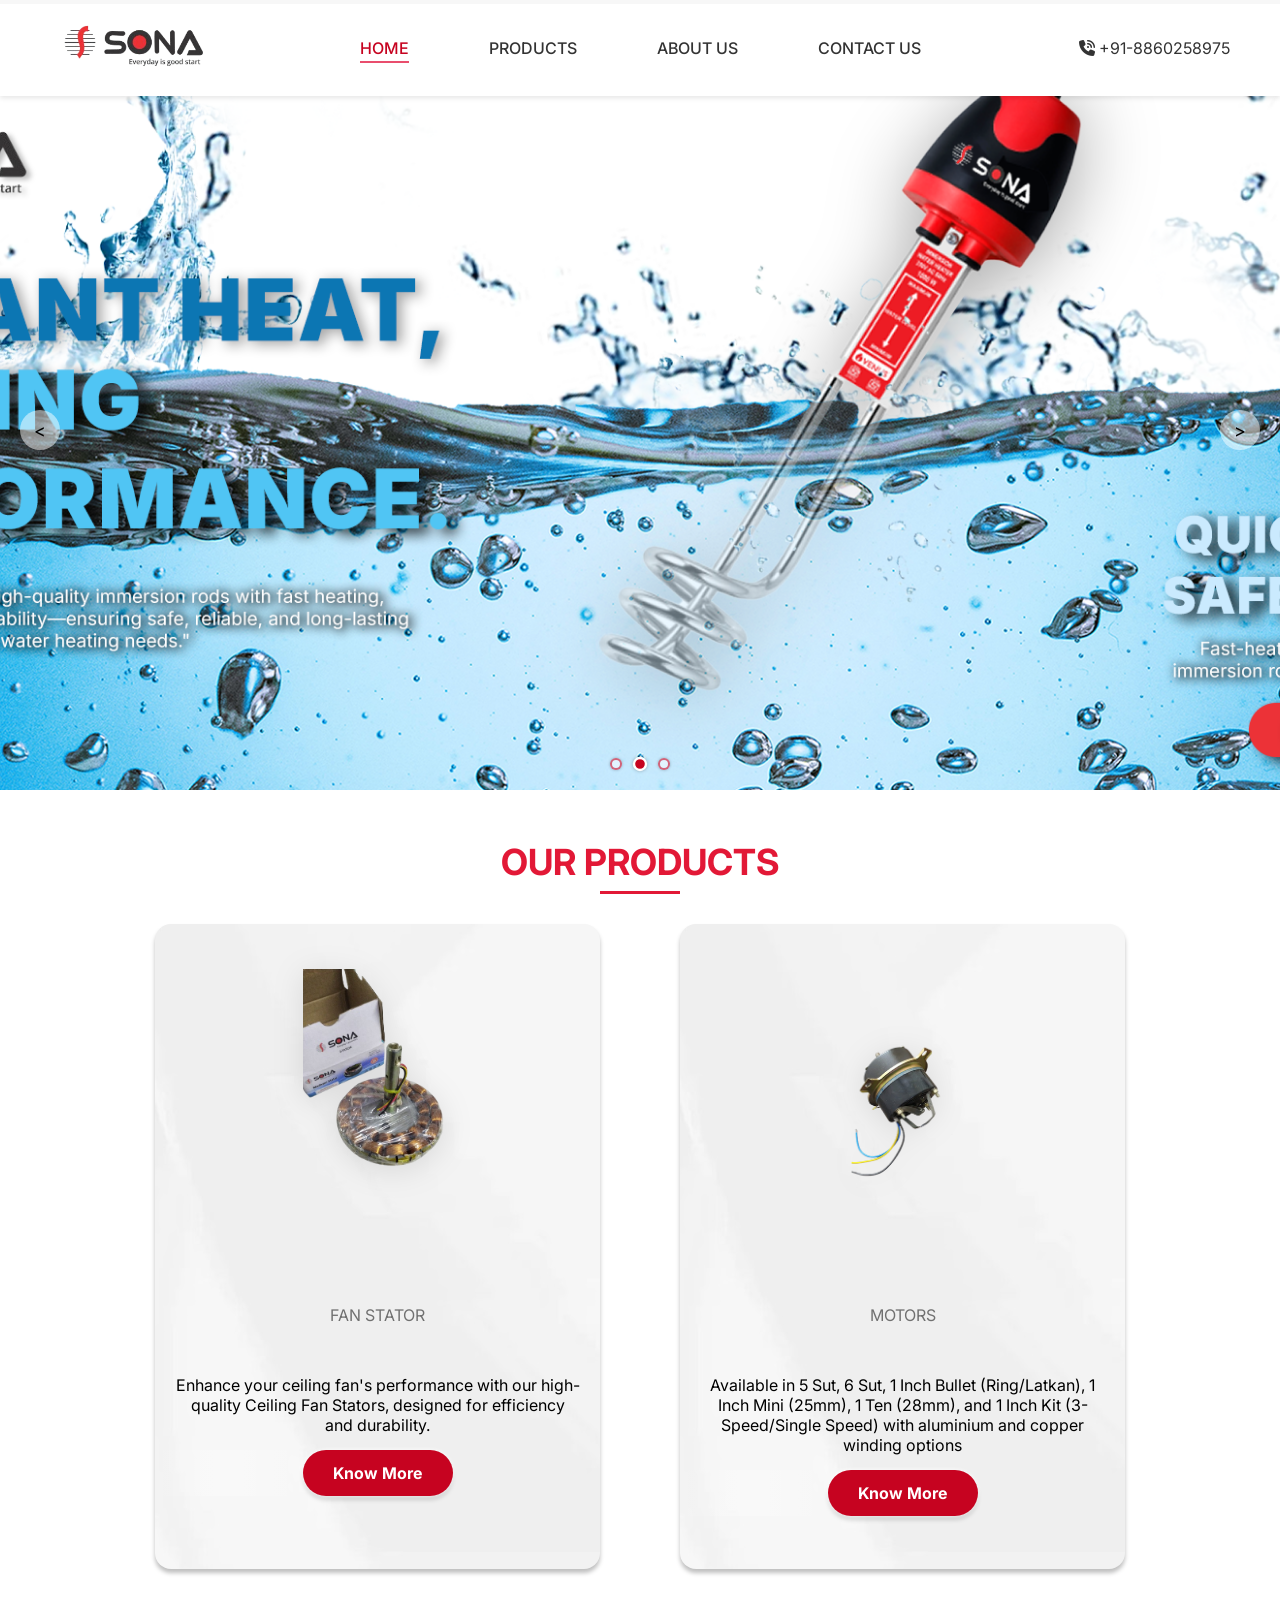
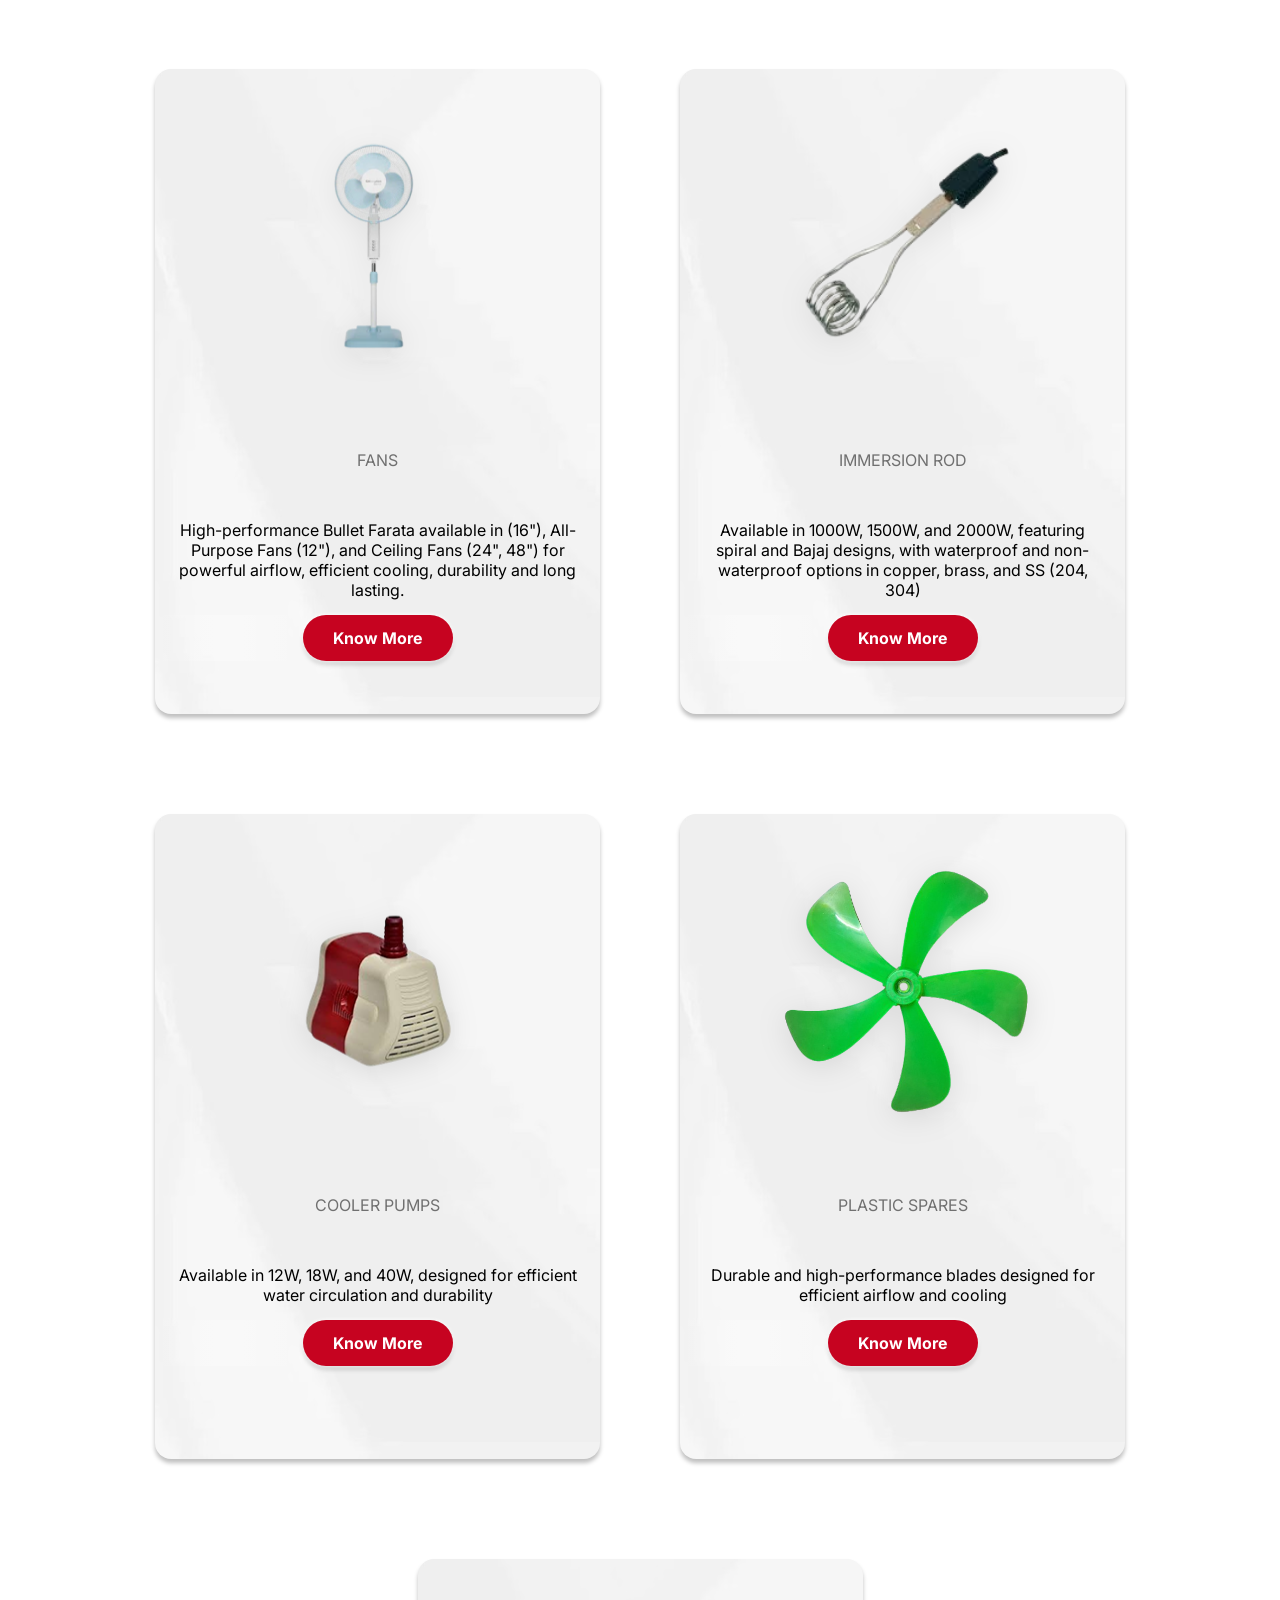
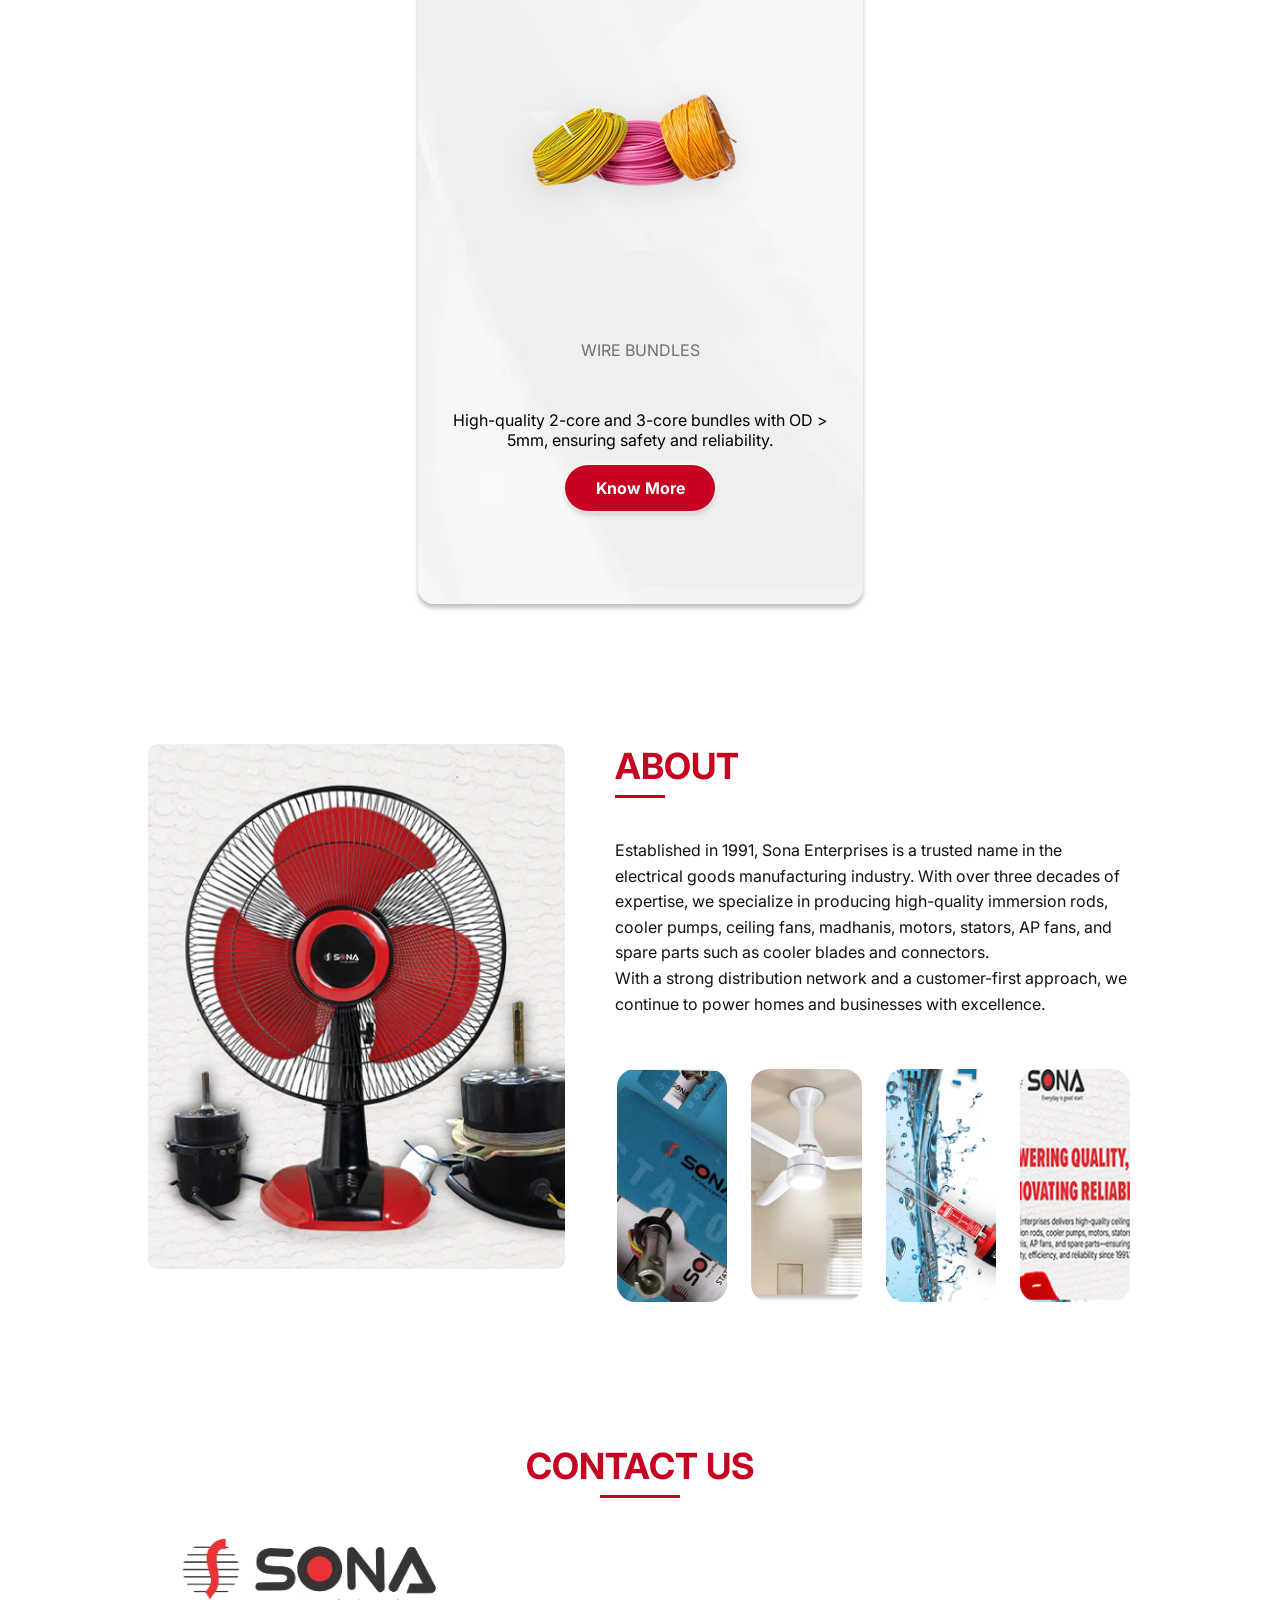
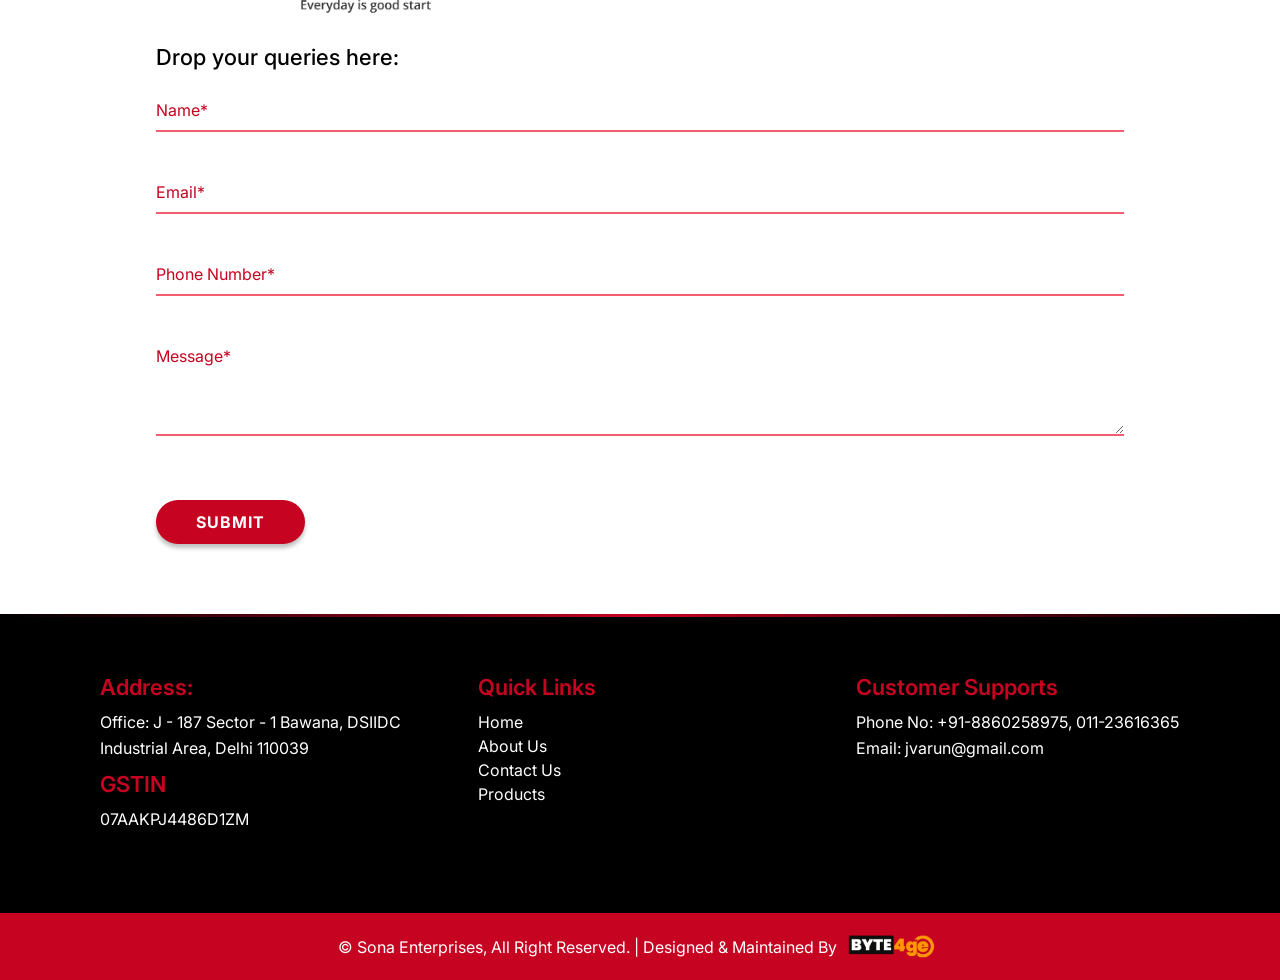
==== index.html @ 514bb43b "added all files" ====
<!DOCTYPE html>
<html lang="en">
  <head>
    <meta charset="UTF-8" />
    <meta name="viewport" content="width=device-width, initial-scale=1.0" />
    <title>Sona Enterprises - Everyday is good start</title>
    <!-- Open Graph Meta Tags -->
<meta property="og:title" content="Sona Enterprises - Everyday is good start">
<meta property="og:description" content="Trusted since 1991, Sona Enterprises manufactures high-quality motors, fans, immersion rods, and more.">
<meta property="og:image" content="https://demo-se.byte4ge.in/assets/images/logo/ico.png?V=77.png">
<meta property="og:url" content="https://www.sonaenterprises.in">
<meta property="og:type" content="website">
<meta property="og:site_name" content="Sona Enterprises">
<link rel="icon" href="/assets/images/logo/ico.png?V=77.png" type="image/png" />


<link rel="preconnect" href="https://fonts.googleapis.com">
<link rel="preconnect" href="https://fonts.gstatic.com" crossorigin>
<link href="https://fonts.googleapis.com/css2?family=Inter:ital,opsz,wght@0,14..32,100..900;1,14..32,100..900&display=swap" rel="stylesheet">
<!-- AOS Animation Library -->
<link href="https://unpkg.com/aos@2.3.1/dist/aos.css" rel="stylesheet">
<link rel="stylesheet" href="https://cdnjs.cloudflare.com/ajax/libs/font-awesome/6.7.2/css/all.min.css" integrity="sha512-Evv84Mr4kqVGRNSgIGL/F/aIDqQb7xQ2vcrdIwxfjThSH8CSR7PBEakCr51Ck+w+/U6swU2Im1vVX0SVk9ABhg==" crossorigin="anonymous" referrerpolicy="no-referrer" />

<link rel="stylesheet" href="assets/css/style.css?v=24" />
  </head>
  <body>
    <!-- Page Loader -->
    <div class="page-loader">
      <div class="loader-spinner"></div>
    </div>
    
    <!-- Scroll Progress Indicator -->
    <div class="scroll-progress-container">
      <div class="scroll-progress-bar"></div>
    </div>
    
    <!-- Header Section -->
    <header>
      <div class="logo">
        <div class="logo-text">
          <img src="assets/images/logo.png?V=77.png" width="170" alt="" class="logo-img" />
        </div>
      </div>
      <div class="nav-container">
        <nav>
          <ul>
            <li><a href="/#home">HOME</a></li>
            <li><a href="/#products">PRODUCTS</a></li>
            <li><a href="/about.html">ABOUT US</a></li>
            <li><a href="/contact.html">CONTACT US</a></li>
          </ul>
        </nav>
      </div>
      <div class="contact-email"><i class="fa-solid fa-phone-volume"></i> +91-8860258975</div>
      <div class="hamburger-menu">
        <div class="bar"></div>
        <div class="bar"></div>
        <div class="bar"></div>
      </div>
    </header>

    <!-- Hero Section -->
    <section class="hero" id="home">
      <div class="hero-slider desktop-slider">
        <div class="slide active">
          <img src="assets/images/banners/banner1.png?V=77.png?v=2"/>
        </div>
        <div class="slide">
          <img
            src="assets/images/banners/banner2.png?V=77.png?v=2"
            alt="Premium Kitchen Chimney"
          />
        </div>
        <div class="slide">
          <img src="assets/images/banners/banner3.png?V=77.png?v=2"/>
        </div>
        <div class="slider-nav">
          <button class="prev-btn">&lt;</button>
          <button class="next-btn">&gt;</button>
        </div>
        <div class="dots">
          <span class="dot active" data-slide="0"></span>
          <span class="dot" data-slide="1"></span>
          <span class="dot" data-slide="2"></span>
        </div>
      </div>

      <!-- Mobile Slider -->
      <div class="hero-slider mobile-slider">
        <div class="mobile-slides-container">
          <div class="mobile-slide active">
            <img src="assets/images/banners/m-banner1.png?V=77.png?v=2" alt="Sona Kitchen Chimney" />
          </div>
          <div class="mobile-slide">
            <img src="assets/images/banners/m-banner2.png?V=77.png?v=2" alt="Premium Kitchen Chimney" />
          </div>
          <div class="mobile-slide">
            <img src="assets/images/banners/m-banner3.png?V=77.png?v=2" alt="Sleek Designer Chimney" />
          </div>
        </div>
        <div class="mobile-dots">
          <span class="mobile-dot active" data-slide="0"></span>
          <span class="mobile-dot" data-slide="1"></span>
          <span class="mobile-dot" data-slide="2"></span>
        </div>
      </div>
    </section>

    <!-- Products Section -->
    <section class="products" id="products">
      <h2>OUR PRODUCTS</h2>
      <div class="product-grid">
        <div class="product-card" data-aos="fade-up" data-aos-delay="100">
          <div class="product-image-container">
            <img
              src="assets/images/products/stator/stator2.png?V=77.png"
              alt="Ceiling Fan"
            />
          </div>
          <div class="product-info">
            <h3>FAN STATOR</h3>
            <p>Enhance your ceiling fan's performance with our high-quality Ceiling Fan Stators, designed for efficiency and durability.</p>
          </div>
          <a href="products.html#fanStatorSection" class="know-more-btn">Know More</a>
        </div>
        <div class="product-card" data-aos="fade-up" data-aos-delay="100">
          <div class="product-image-container">
            <img
              src="assets/images/products/motors/main.png?V=77.png"
              alt="Ceiling Fan"
            />
          </div>
          <div class="product-info">
            <h3>MOTORS</h3>
            <p>Available in 5 Sut, 6 Sut, 1 Inch Bullet (Ring/Latkan), 1 Inch Mini (25mm), 1 Ten (28mm), and 1 Inch Kit (3-Speed/Single Speed) with aluminium and copper winding options</p>
          </div>
          <a href="products.html#motorSection" class="know-more-btn">Know More</a>
        </div>
        <div class="product-card" data-aos="fade-up" data-aos-delay="200">
          <div class="product-image-container">
            <img
              src="assets/images/products/2.png?V=77.png"
              alt="Table Fan"
            />
          </div>
          <div class="product-info">
            <h3>FANS</h3>
            <p>High-performance Bullet Farata available in (16"), All-Purpose Fans (12"), and Ceiling Fans (24", 48") for powerful airflow, efficient cooling, durability and long lasting.</p>
          </div>
          <a href="products.html#FanSection" class="know-more-btn">Know More</a>
        </div>
        <div class="product-card" data-aos="fade-up" data-aos-delay="300">
          <div class="product-image-container">
            <img
              src="assets/images/products/rod/main.png?V=77.png"
              alt="Pedestal Fan"
            />
          </div>
          <div class="product-info">
            <h3>IMMERSION ROD</h3>
            <p>Available in 1000W, 1500W, and 2000W, featuring spiral and Bajaj designs, with waterproof and non-waterproof options in copper, brass, and SS (204, 304)</p>
          </div>
          <a href="products.html#ImmersionRodSection" class="know-more-btn">Know More</a>
        </div>
        <div class="product-card" data-aos="fade-up" data-aos-delay="100">
          <div class="product-image-container">
            <img
              src="assets/images/products/coolerPump/main.png?V=77.png"
              alt="Ceiling Fan"
            />
          </div>
          <div class="product-info">
            <h3>COOLER PUMPS</h3>
            <p>Available in 12W, 18W, and 40W, designed for efficient water circulation and durability</p>
          </div>
          <a href="products.html#CoolerPumpSection" class="know-more-btn">Know More</a>
        </div>
        <div class="product-card" data-aos="fade-up" data-aos-delay="200">
          <div class="product-image-container">
            <img
              src="assets/images/products/coolerBlades/main.png?V=77.png"
              alt="Table Fan"
            />
          </div>
          <div class="product-info">
            <h3>PLASTIC SPARES</h3>
            <p>Durable and high-performance blades designed for efficient airflow and cooling</p>
          </div>
          <a href="products.html#CoolerBladeSection" class="know-more-btn">Know More</a>
        </div>
        <div class="product-card" data-aos="fade-up" data-aos-delay="300">
          <div class="product-image-container">
            <img
              src="assets/images/products/wire/main.png?V=77.png"
              alt="Pedestal Fan"
            />
          </div>
          <div class="product-info">
            <h3>WIRE BUNDLES</h3>
            <p>High-quality 2-core and 3-core bundles with OD > 5mm, ensuring safety and reliability.</p>
          </div>
          <a href="products.html#wireBundleSection" class="know-more-btn">Know More</a>
        </div>
      </div>
    </section>

  

    <!-- About Section -->
    <section class="about-section" id="about">
      <div class="about-container">
        <div class="about-layout">
          <div class="main-about-image" data-aos="fade-right" data-aos-duration="1000">
                <img
                src="assets/images/about/about3.png?V=77.png"
                alt="Optimus Neo Fan"
                />
          </div>
          
          <div class="about-content" data-aos="fade-left" data-aos-duration="1000">
            <h2>ABOUT</h2>
            <p>
              Established in 1991, Sona Enterprises is a trusted name in the electrical goods manufacturing industry. With over three decades of expertise, we specialize in producing high-quality immersion rods, cooler pumps, ceiling fans, madhanis, motors, stators, AP fans, and spare parts such as cooler blades and connectors.
              <br>
With a strong distribution network and a customer-first approach, we continue to power homes and businesses with excellence.


            </p>
            <div class="small-products-grid">
              <div class="small-product" data-aos="zoom-in" data-aos-delay="100">
                <img
                  src="assets/images/about/about4.png?V=77.png"
                  alt="Solarium Qube IOT"
                />
              </div>
              <div class="small-product" data-aos="zoom-in" data-aos-delay="200">
                <img
                  src="assets/images/about/about2.png?V=77.png"
                  alt="Designer Fan"
                />
              </div>
              <div class="small-product" data-aos="zoom-in" data-aos-delay="300">
                <img
                  src="assets/images/about/about1.png?V=77.png"
                  alt="Energion Fan"
                />
              </div>
              <div class="small-product" data-aos="zoom-in" data-aos-delay="400">
                <img
                  src="assets/images/about/about5.png?V=77.png"
                  alt="Designer Fan"
                />
              </div>
            </div>
          </div>
        </div>
      </div>
    </section>

    <!-- Contact Form Section -->
    <section class="contact-form" id="contact">
      <h2 data-aos="fade-up">Contact Us</h2>
      <div class="contact-container">
        <div class="logo-container" data-aos="fade-right">
          <img
            src="assets/images/logo.png?V=77.png"
            alt="Sona Enterprises Logo"
            class="contact-logo"
          />
        </div>
        <h3 class="contact-heading" data-aos="fade-up">Drop your queries here:</h3>
        <form id="query-form">
          <div class="form-group" data-aos="fade-up" data-aos-delay="100">
            <input type="text" id="name" name="name" required />
            <label for="name">Name*</label>
          </div>
          <div class="form-group" data-aos="fade-up" data-aos-delay="200">
            <input type="email" id="email" name="email" required />
            <label for="email">Email*</label>
          </div>
          <div class="form-group" data-aos="fade-up" data-aos-delay="300">
            <input type="tel" id="phone" name="phone" required />
            <label for="phone">Phone Number*</label>
          </div>
          <div class="form-group" data-aos="fade-up" data-aos-delay="400">
            <textarea id="message" name="message" required></textarea>
            <label for="message">Message*</label>
          </div>
          <button type="submit" class="submit-btn" data-aos="fade-up" data-aos-delay="500">SUBMIT</button>
        </form>
      </div>
    </section>

    <!-- Footer Section -->
    <footer class="main-footer">
      <div class="footer-content">
        <div class="footer-column" data-aos="fade-up" data-aos-delay="100">
          <h3 class="footer-heading">Address:</h3>
          <p class="footer-text">
            Office: J - 187 Sector - 1 Bawana, DSIIDC
            Industrial Area, 
            Delhi 110039
            
          </p>
          <h3 class="footer-heading">GSTIN</h3>
          <p class="footer-text">
            07AAKPJ4486D1ZM
            
          </p>
        </div>

        <div class="footer-column" data-aos="fade-up" data-aos-delay="200">
          <h3 class="footer-heading">Quick Links</h3>
          <ul class="footer-links">
            <li><a href="/#home">Home</a></li>
            <li><a href="/#about">About Us</a></li>
            <li><a href="/#contact">Contact Us</a></li>
            <li><a href="/#products">Products</a></li>
          </ul>
        </div>

        <div class="footer-column" data-aos="fade-up" data-aos-delay="300">
          <h3 class="footer-heading">Customer Supports</h3>
          <p class="footer-text">
            Phone No: +91-8860258975, 011-23616365<br />Email: jvarun@gmail.com
          </p>
        </div>
      </div>

      <div class="copyright-bar">
        <p class="copyright-text">
          © Sona Enterprises, All Right Reserved. | Designed & Maintained By
          <a href="https://byte4ge.com"
            ><img
              src="assets/images/logo/byte4ge.png?V=77.png"
              width="100"
              alt="Byte4ge"
          /></a>
        </p>
      </div>
    </footer>

    
    <script src="https://unpkg.com/aos@2.3.1/dist/aos.js"></script>
    <script src="assets/js/script.js?v=23"></script>
  </body>
</html>
---- assets/css/style.css ----
/* Global Styles */
* {
    margin: 0;
    padding: 0;
    box-sizing: border-box;
    /* font-family: "poppins", sans-serif; */
    font-family: "Inter", sans-serif;
}

body {
    overflow-x: hidden;
    width: 100%;
    max-width: 100%;
    position: relative;
    padding-top: 70px; /* Adjust based on your header height */
}

html {
    overflow-x: hidden;
    max-width: 100%;
    scroll-behavior: smooth;
    -webkit-font-smoothing: antialiased;
    -moz-osx-font-smoothing: grayscale;
}

/* Custom Scrollbar Styling */
::-webkit-scrollbar {
    width: 12px;
}

::-webkit-scrollbar-track {
    background: #f0f0f0;
    border-radius: 10px;
    box-shadow: inset 0 0 5px rgba(0, 0, 0, 0.1);
}

::-webkit-scrollbar-thumb {
    background: linear-gradient(45deg, #c60320, #ff3352);
    border-radius: 10px;
    border: 2px solid #f0f0f0;
    background-size: 400% 400%;
    animation: scrollbarGradient 3s ease infinite;
}

::-webkit-scrollbar-thumb:hover {
    background: linear-gradient(45deg, #a00018, #e3001e);
    border-width: 1px;
    box-shadow: 0 0 8px rgba(198, 3, 32, 0.7);
}

@keyframes scrollbarGradient {
    0% {
        background-position: 0% 50%;
    }
    50% {
        background-position: 100% 50%;
    }
    100% {
        background-position: 0% 50%;
    }
}

/* Firefox Scrollbar */
* {
    scrollbar-width: thin;
    scrollbar-color: #c60320 #f0f0f0;
}

/* Prevent scrolling when mobile menu is open */
body.no-scroll {
    overflow: hidden;
}

/* Custom Animations */
@keyframes float {
    0% {
        transform: translateY(0px);
    }
    50% {
        transform: translateY(-5px);
    }
    100% {
        transform: translateY(0px);
    }
}

@keyframes pulse {
    0% {
        transform: scale(1);
    }
    50% {
        transform: scale(1.03);
    }
    100% {
        transform: scale(1);
    }
}

@keyframes fadeIn {
    from {
        opacity: 0;
    }
    to {
        opacity: 1;
    }
}

@keyframes slideInFromLeft {
    0% {
        transform: translateX(-50%);
        opacity: 0;
    }
    100% {
        transform: translateX(0);
        opacity: 1;
    }
}

@keyframes slideInFromRight {
    0% {
        transform: translateX(50%);
        opacity: 0;
    }
    100% {
        transform: translateX(0);
        opacity: 1;
    }
}

@keyframes spinner {
    0% { transform: rotate(0deg); }
    100% { transform: rotate(360deg); }
}

/* Header Styles */
header {
    display: grid;
    grid-template-columns: 1fr auto 1fr;
    align-items: center;
    padding: 20px 50px;
    background-color: white;
    box-shadow: 0 2px 5px rgba(0,0,0,0.1);
    animation: fadeIn 0.5s ease-out;
    position: fixed;
    top: 0;
    left: 0;
    width: 100%;
    z-index: 1000;
    transition: all 0.3s ease;
}

.logo {
    display: flex;
    align-items: center;
    grid-column: 1;
    justify-self: start;
}

.logo-img {
    animation: pulse 2s infinite ease-in-out;
}

.logo-text h1 {
    color: #e94e6d;
    font-size: 24px;
    font-weight: bold;
    line-height: 1;
}

.logo-text h2 {
    color: #e94e6d;
    font-size: 18px;
    font-weight: normal;
    line-height: 1;
}

/* Hamburger Menu Styles */
.hamburger-menu {
    display: none;
    flex-direction: column;
    justify-content: space-between;
    width: 30px;
    height: 21px;
    cursor: pointer;
    z-index: 1001;
}

.hamburger-menu:hover, 
.hamburger-menu:active {
    opacity: 0.8;
}

.hamburger-menu .bar {
    height: 3px;
    width: 100%;
    background-color: #c60320;
    border-radius: 3px;
    transition: all 0.3s ease;
}

.hamburger-menu.active .bar:nth-child(1) {
    transform: translateY(9px) rotate(45deg);
}

.hamburger-menu.active .bar:nth-child(2) {
    opacity: 0;
}

.hamburger-menu.active .bar:nth-child(3) {
    transform: translateY(-9px) rotate(-45deg);
}

/* Desktop navigation styles */
.nav-container {
    display: flex;
    align-items: center;
    grid-column: 2;
    justify-content: center;
}

.contact-email {
    grid-column: 3;
    text-align: right;
    font-size: 16px;
    color: #333;
    animation: fadeIn 0.5s ease-out 0.3s forwards;
    opacity: 1;
    justify-self: end;
    margin-right: 0;
    position: absolute;
    right: 50px;
    top: 50%;
    transform: translateY(-50%);
}

nav ul {
    display: flex;
    list-style: none;
}

nav ul li {
    margin: 0 40px;
    position: relative;
    animation: fadeIn 0.3s ease-out forwards;
    opacity: 0;
}

nav ul li:nth-child(1) { animation-delay: 0.1s; }
nav ul li:nth-child(2) { animation-delay: 0.2s; }
nav ul li:nth-child(3) { animation-delay: 0.3s; }
nav ul li:nth-child(4) { animation-delay: 0.4s; }

nav ul li a {
    text-decoration: none;
    color: #333;
    font-weight: 500;
    font-size: 16px;
    transition: color 0.2s ease;
    padding-bottom: 5px;
    position: relative;
}

nav ul li a:hover {
    color: #e94e6d;
}

nav ul li a::after {
    content: '';
    position: absolute;
    width: 0;
    height: 2px;
    background: #e94e6d;
    bottom: 0;
    left: 0;
    transition: width 0.2s ease;
}

nav ul li a:hover::after {
    width: 100%;
}

/* Active navigation link styling */
nav ul li a.active {
    color: #c60320;
}

nav ul li a.active::after {
    width: 100%;
}

/* Hero Section Styles */
.hero {
  
    position: relative;
    height:80vh;
    width: 100%;
    overflow: hidden;
    background-color: white;
}

.hero-slider {
    width: 100%;
    height: 100%;
    position: relative;
    background-color: white;
}

.slide {
    width: 100%;
    height: 100%;
    position: absolute;
    top: 0;
    left: 0;
    opacity: 0;
    transition: opacity 0.5s ease;
    background-color: white;
    display: flex;
    align-items: center;
    justify-content: center;
}

.slide.active {
    opacity: 1;
}

.slide img {
    width: 100%;
    height: 100%;
    object-fit: cover;
    object-position: center;
}

.slider-nav {
    position: absolute;
    top: 50%;
    left: 0;
    right: 0;
    transform: translateY(-50%);
    display: flex;
    justify-content: space-between;
    padding: 0 20px;
    z-index: 15;
}

.slider-nav button {
    background-color: rgba(255, 255, 255, 0.5);
    border: none;
    width: 40px;
    height: 40px;
    border-radius: 50%;
    font-size: 18px;
    cursor: pointer;
    transition: all 0.2s ease;
}

.slider-nav button:hover {
    background-color: rgba(255, 255, 255, 0.9);
    transform: scale(1.1);
    box-shadow: 0 0 10px rgba(0, 0, 0, 0.2);
}

.dots {
    position: absolute;
    bottom: 20px;
    left: 50%;
    transform: translateX(-50%);
    display: flex;
    z-index: 15;
}

.dot {
    width: 12px;
    height: 12px;
    border-radius: 50%;
    background-color: rgba(255, 255, 255, 0.5);
    border: 2px solid rgba(198, 3, 32, 0.6);
    margin: 0 6px;
    cursor: pointer;
    transition: all 0.2s ease;
    box-shadow: 0 0 3px rgba(0, 0, 0, 0.3);
}

.dot:hover {
    background-color: rgba(255, 255, 255, 0.8);
    transform: scale(1.2);
}

.dot.active {
    background-color: #c60320;
    border-color: white;
    transform: scale(1.2);
}

/* Products Section Styles */
.products {
    padding: 50px 0;
    text-align: center;
    /* background-color: #f8f8f8; */
}

.products h2 {
    font-size: 36px;
    margin-bottom: 40px;
    color: #e21836;
    text-transform: uppercase;
    font-weight: bold;
    position: relative;
}

.products h2::after {
    content: '';
    position: absolute;
    bottom: -10px;
    left: 50%;
    transform: translateX(-50%);
    width: 80px;
    height: 3px;
    background-color: #e21836;
    animation: pulse 1.5s infinite;
}

.product-grid {
    display: flex;
    flex-wrap: wrap;
    justify-content: center;
    gap: 80px;
    padding: 0 50px;
    max-width: 90%;
    margin: 0 auto;
}

.product-card {
    width: 445px;
    height: 645px;
    border-radius: 16px;
    overflow: hidden;
    background-color: white;
    display: flex;
    flex-direction: column;
    position: relative;
    box-shadow: 0 4px 4px rgba(0, 0, 0, 0.25);
    margin-bottom: 20px;
    background-image: url(/assets/images/product-card-bg.png);
    transition: transform 0.3s ease, box-shadow 0.3s ease;
    /* border: 2px solid transparent; */
    perspective: 1000px;
}

.product-card::before {
    content: '';
    position: absolute;
    top: 0;
    left: 0;
    width: 100%;
    height: 100%;
    background: linear-gradient(135deg, rgba(198, 3, 32, 0), rgba(198, 3, 32, 0));
    z-index: 1;
    transition: background 0.5s ease;
    pointer-events: none;
}

.product-card:hover {
    transform: translateY(-10px) rotateX(3deg);
    box-shadow: 0 20px 40px rgba(0, 0, 0, 0.2);
    /* border: 2px solid rgba(198, 3, 32, 0.3); */
}

.product-card:hover::before {
    background: linear-gradient(135deg, rgba(198, 3, 32, 0.1), rgba(198, 3, 32, 0));
}

.product-card::after {
    content: '';
    position: absolute;
    top: -100%;
    left: -100%;
    width: 50%;
    height: 50%;
    background: rgba(255, 255, 255, 0.1);
    transform: rotate(45deg);
    transition: all 0.4s ease;
    opacity: 0;
}

.product-card:hover::after {
    top: 120%;
    left: 120%;
    opacity: 0.8;
}

.product-image-container {
    height: 355.5px;
    display: flex;
    align-items: center;
    justify-content: center;
    padding: 20px;
    position: relative;
    overflow: hidden;
    z-index: 2;
    transition: transform 0.3s ease;
}

.product-card:hover .product-image-container {
    transform: translateZ(20px);
}

.product-card img {
    width: 80%;
    max-height: 266px;
    object-fit: contain;
    display: block;
    margin: 0 auto;
    transition: transform 0.3s cubic-bezier(0.175, 0.885, 0.32, 1.275), filter 0.3s ease;
    filter: drop-shadow(0 5px 15px rgba(0, 0, 0, 0.1));
}

.product-card:hover img {
    transform: scale(1.1) rotate(3deg) translateZ(10px);
    filter: drop-shadow(0 10px 20px rgba(0, 0, 0, 0.15));
}

.product-info {
    padding: 0 20px;
    text-align: left;
    margin-top: 25px;
    position: relative;
    z-index: 2;
    transition: transform 0.2s ease;
    text-align: center;
}

.product-card:hover .product-info {
    transform: translateY(-5px) translateZ(10px);
}

.product-info h3 {
    color: #707070;
    font-size: 16px;
    line-height: 1.3;
    font-weight: 400;
    margin-bottom: 50px;
    /* text-align: left; */
    
    transition: color 0.2s ease;
}

.product-card:hover .product-info h3 {
    color: #444444;
}

.know-more-btn {
    display: block;
    margin: auto;
    background: linear-gradient(to bottom, #c60320, #c60320);
    color: white;
    padding: 13px 0;
    width: 150px;
    border-radius: 30px;
    text-decoration: none;
    font-weight: bold;
    font-size: 16px;
    text-align: center;
    transition: all 0.2s cubic-bezier(0.175, 0.885, 0.32, 1.275);
    box-shadow: 0 0 4px rgba(255, 255, 255, 1), 0 4px 4px rgba(0, 0, 0, 0.15);
    position: relative;
    bottom: 20px;
    margin: 35px auto 0 auto;
    /* overflow: hidden; */
    z-index: 3;
}

.product-card:hover .know-more-btn {
    transform: scale(1.05) translateY(-5px);
    box-shadow: 0 0 15px rgba(198, 3, 32, 0.5), 0 8px 15px rgba(0, 0, 0, 0.2);
    background: linear-gradient(to bottom, #e30a2e, #c60320);
}

.know-more-btn::before {
    content: '';
    position: absolute;
    top: 0;
    left: -100%;
    width: 100%;
    height: 100%;
    background: linear-gradient(90deg, transparent, rgba(255, 255, 255, 0.3), transparent);
    transition: 0.3s;
}

.know-more-btn:hover::before {
    left: 100%;
}

.know-more-btn:hover {
    background-color: #a30016;
    transform: scale(1.05);
    box-shadow: 0 0 8px rgba(255, 255, 255, 1), 0 8px 8px rgba(0, 0, 0, 0.2);
}

/* About Section Styles */
.about-section {
    padding: 70px 0;
    text-align: center;
    /* background-color: #f9f9f9; */
}

.about-section h2 {
    font-size: 36px;
    /* margin-bottom: 40px; */
    color: #c60320;
    text-transform: uppercase;
    font-weight: bold;
    position: relative;
}

.about-section h2::after {
    content: '';
    position: absolute;
    bottom: -10px;
    left: 0;
    width: 50px;
    height: 3px;
    background-color: #c60320;
    animation: pulse 1.5s infinite;
}

.about-container {
    max-width: 80%;
    margin: 0 auto;
    padding: 0 20px;
}

.about-layout {
    display: flex;
    flex-direction: row;
    gap: 50px;
    align-items: flex-start;
    background-size: cover;
}

.main-about-image {
    flex: 0 0 417px;
    height: 525px;
    border-radius: 10px;
    overflow: hidden;
    /* box-shadow: rgba(0, 0, 0, 0.15) 1.95px 1.95px 2.6px; */
    position: relative;
}

.main-about-image::before {
    content: '';
    position: absolute;
    top: 0;
    left: 0;
    width: 100%;
    height: 100%;
    background: linear-gradient(to bottom, rgba(198, 3, 32, 0.2), transparent);
    z-index: 1;
    opacity: 0;
    transition: opacity 0.3s ease;
}

.main-about-image:hover::before {
    opacity: 1;
}

.main-about-image img {
    width: 100%;
    height: 100%;
    object-fit: cover;
    transition: transform 0.4s ease;
}

.main-about-image:hover img {
    transform: scale(1.05);
}

.about-content {
    flex: 1;
    display: flex;
    flex-direction: column;
    gap: 30px;
    text-align: left;
}

.about-content p {
    color: #121212;
    font-size: 16px;
    line-height: 1.6;
    max-width: 773px;
    margin-top: 20px;
}

.small-products-grid {
    display: grid;
    grid-template-columns: repeat(4, 1fr);
    gap: 20px;
    margin-top: 20px;
}

.small-product {
    height: 237px;
    border-radius: 20px;
    overflow: hidden;
    position: relative;
    transition: transform 0.2s ease, box-shadow 0.2s ease, border 0.2s ease;
    border: 2px solid transparent;
}

.small-product:hover {
    transform: translateY(-5px) scale(1.03) rotateY(3deg);
    box-shadow: 0 15px 30px rgba(0, 0, 0, 0.2);
    border: 2px solid rgba(198, 3, 32, 0.3);
}

.small-product::before {
    content: '';
    position: absolute;
    top: -100%;
    left: -100%;
    width: 50%;
    height: 50%;
    background: rgba(255, 255, 255, 0.2);
    transform: rotate(45deg);
    transition: all 0.4s ease;
    z-index: 2;
    opacity: 0;
}

.small-product:hover::before {
    top: 120%;
    left: 120%;
    opacity: 0.8;
}

.small-product::after {
    content: '';
    position: absolute;
    top: 0;
    left: 0;
    width: 100%;
    height: 100%;
    background: rgba(198, 3, 32, 0);
    transition: background 0.2s ease;
    z-index: 1;
}

.small-product:hover::after {
    background: linear-gradient(135deg, rgba(198, 3, 32, 0.2), rgba(198, 3, 32, 0));
}

.small-product img {
    width: 100%;
    height: 100%;
    object-fit: cover;
    transition: transform 0.3s cubic-bezier(0.175, 0.885, 0.32, 1.275), filter 0.3s ease;
    filter: saturate(0.9);
}

.small-product:hover img {
    transform: scale(1.08);
    filter: saturate(1.1) contrast(1.05);
}

/* Responsive styles for about section */
@media (max-width: 1200px) {
    .about-layout {
        flex-direction: column;
        align-items: center;
    }
    
    .main-about-image {
        flex: 0 0 auto;
        width: 100%;
        max-width: 417px;
    }
    
    .about-content {
        width: 100%;
    }
}

@media (max-width: 768px) {
    .small-products-grid {
        grid-template-columns: repeat(2, 1fr);
        gap: 15px;
    }
    
    .small-product {
    padding: 0 0;

        height: 180px;
    }
    
    /* Fix for images that might cause overflow */
    img {
        max-width: 100%;
        height: auto;
    }
    
    /* Additional fixes for product grid */
    .product-grid {
        display: grid;
        grid-template-columns: 1fr;
        width: 100%;
        max-width: 100%;
        padding: 0 15px;
        box-sizing: border-box;
        margin: 0 auto;
    }
    
    .product-card {
        width: 100%;
        box-sizing: border-box;
    }
    
    /* Ensure product images don't overflow */
    .product-image-container {
        width: 100%;
        overflow: hidden;
    }
    .productDetails-image-container {
        width: 100%;
        overflow: hidden;
    }
    
    /* Fix any potential table overflow */
    table {
        max-width: 100%;
        display: block;
        overflow-x: auto;
    }
    
    /* Fix for any horizontal padding in sections */
    section {
        padding-left: 0;
        padding-right: 0;
        width: 100%;
        max-width: 100%;
        box-sizing: border-box;
    }
    
    /* Specific override for products section */
    .products {
        padding: 50px 0 50px;
    }
    
    /* Remove any fixed widths on container elements */
    .container, 
    .about-container,
    .contact-container,
    .product-container {
        width: 100% !important;
        max-width: 100%;
        padding-left: 15px;
        padding-right: 15px;
        box-sizing: border-box;
    }
    
    /* Enhanced fix for slider on mobile */
    .hero {
        height: 50vh; /* Reduced height for better mobile viewing */
        min-height: 350px;
        background-color: white;
        overflow: hidden;
        margin: 0;
        padding: 0;
    }
    
    .hero-slider {
        width: 100%;
        height: 100%;
        overflow: hidden;
        background-color: white;
        margin: 0;
        padding: 0;
    }
    
    .slide {
        background-color: white;
        display: flex;
        align-items: center;
        justify-content: center;
        height: 100%;
        margin: 0;
        padding: 0;
        top: 0;
        left: 0;
    }
    
    .slide img {
        width: 100%;
        height: 100%;
        object-fit: cover;
        background-color: white;
        max-height: 40vh;
        box-shadow: 0 2px 5px rgba(0, 0, 0, 0.2);
        margin: 0;
        padding: 0;
    }
    
    /* Improved slider navigation for mobile */
    .slider-nav {
        padding: 0 10px;
    }
    
    .slider-nav button {
        width: 30px;
        height: 30px;
        font-size: 14px;
        background-color: rgba(255, 255, 255, 0.7);
    }
    
    .dots {
        bottom: 15px;
    }
    
    .dot {
        width: 10px;
        height: 10px;
        margin: 0 5px;
        border-width: 1.5px;
    }
}

@media (max-width: 576px) {
    .about-section h2 {
        font-size: 28px;
    }
    
    .small-products-grid {
        grid-template-columns: 1fr;
        gap: 15px;
    }
    
    .small-product {
        height: 200px;
    }
    
    .hero {
        height: 35vh;
        width: 100%;
        margin: 0;
        padding: 0;
    }
    
    /* Improved responsive cards for mobile */
    .product-card {
        width: 100%;
        min-height: 280px;
        padding: 15px;
        margin-bottom: 25px;
        border-radius: 12px; 
    }
    
    .product-image-container {
        height: 160px;
        margin-bottom: 10px;
    }
    .productDetails-image-container {
        height: 200px;
        margin-bottom: 10px;
    }
    
    .product-card img {
        max-height: 140px;
        object-fit: contain;
    }
    
    .product-info h3 {
        font-size: 16px;
        line-height: 1.3;
        margin-bottom: 10px; 
    }
    
    .know-more-btn {
        font-size: 14px;
        padding: 6px 12px;
        bottom: 12px;
        border-radius: 6px;
    }
    
    .product-grid {
        grid-template-columns: 1fr;
        gap: 20px;
        padding: 0 15px;
    }
}

/* Additional optimization for extra small screens */
@media (max-width: 375px) {
    .product-card {
        min-height: 260px;
        padding: 12px;
        margin-bottom: 20px;
    }
    
    .product-image-container {
        height: 140px;
    }
    
    .productDetails-image-container {
        height: 140px;
    }
    
    .product-card img {
        max-height: 120px;
    }
    
    .product-info h3 {
        font-size: 15px;
        margin-bottom: 8px;
    }
    
    .know-more-btn {
        font-size: 13px;
        padding: 5px 10px;
        bottom: 10px;
    }
}

/* Contact Form Section Styles */
.contact-form {
    padding: 70px 0;
    text-align: center;
    background-color: #fff;
    position: relative;
}

.contact-form::before {
    content: '';
    position: absolute;
    top: 0;
    left: 0;
    right: 0;
    height: 3px;
    /* background: linear-gradient(90deg, transparent, #c60320, transparent); */
}

.contact-form h2 {
    font-size: 36px;
    margin-bottom: 40px;
    color: #c60320;
    text-transform: uppercase;
    font-weight: bold;
    position: relative;
}

.contact-form h2::after {
    content: '';
    position: absolute;
    bottom: -10px;
    left: 50%;
    transform: translateX(-50%);
    width: 80px;
    height: 3px;
    background-color: #c60320;
    animation: pulse 1.5s infinite;
}

.contact-container {
    max-width: 1008px;
    margin: 0 auto;
    padding: 0 20px;
}

.logo-container {
    display: flex;
    justify-content: flex-start;
    margin-bottom: 20px;
}

.contact-logo {
    max-width: 318px;
    height: auto;
}

.contact-heading {
    text-align: left;
    font-size: 22px;
    margin-bottom: 20px;
    color: #000;
    font-weight: 500;
}

#query-form {
    display: flex;
    flex-direction: column;
    gap: 30px;
}

.form-group {
    position: relative;
    margin-bottom: 10px;
}

.form-group input,
.form-group textarea {
    width: 100%;
    padding: 10px 0;
    font-size: 16px;
    border: none;
    border-bottom: 2px solid #f35c71;
    background: transparent;
    outline: none;
    color: #333;
}

.form-group textarea {
    min-height: 100px;
    resize: vertical;
}

.form-group label {
    position: absolute;
    top: 10px;
    left: 0;
    color: #c60320;
    font-size: 16px;
    pointer-events: none;
    transition: 0.2s ease all;
}

.form-group input:focus ~ label,
.form-group input:valid ~ label,
.form-group textarea:focus ~ label,
.form-group textarea:valid ~ label,
.form-group input.has-value ~ label,
.form-group textarea.has-value ~ label {
    top: -20px;
    font-size: 14px;
}

.submit-btn {
    align-self: flex-start;
    background-color: #c60320;
    color: white;
    border: none;
    border-radius: 50px;
    padding: 12px 40px;
    font-size: 16px;
    font-weight: bold;
    cursor: pointer;
    box-shadow: 0 4px 4px rgba(0, 0, 0, 0.25);
    transition: all 0.2s ease;
    margin-top: 20px;
    text-transform: uppercase;
    letter-spacing: 1px;
    position: relative;
    overflow: hidden;
}

.submit-btn::before {
    content: '';
    position: absolute;
    left: 50%;
    top: 50%;
    width: 0;
    height: 0;
    background: rgba(255, 255, 255, 0.2);
    border-radius: 50%;
    transform: translate(-50%, -50%);
    transition: width 0.4s ease, height 0.4s ease;
}

.submit-btn::after {
    content: '';
    position: absolute;
    top: 0;
    left: -100%;
    width: 100%;
    height: 100%;
    background: linear-gradient(90deg, transparent, rgba(255, 255, 255, 0.3), transparent);
    transition: 0.3s;
}

.submit-btn:hover::after {
    left: 100%;
}

.submit-btn:hover {
    background-color: #a30016;
    transform: translateY(-3px);
    box-shadow: 0 8px 15px rgba(0, 0, 0, 0.3);
}

.submit-btn:hover::before {
    width: 200px;
    height: 200px;
    opacity: 0;
}

.submit-btn:active {
    transform: translateY(0);
    box-shadow: 0 4px 8px rgba(0, 0, 0, 0.25);
}

/* Form validation animations */
.form-group input:valid,
.form-group textarea:valid {
    border-bottom-color: #4CAF50;
}

.form-group input:focus:invalid,
.form-group textarea:focus:invalid {
    border-bottom-color: #f44336;
}

/* Responsive styles for contact form */
@media (max-width: 768px) {
    .contact-logo {
        max-width: 250px;
    }
    
    .contact-heading {
        font-size: 20px;
    }
}

@media (max-width: 576px) {
    .contact-form h2 {
        font-size: 28px;
    }
    
    .contact-logo {
        max-width: 200px;
    }
    
    .submit-btn {
        width: 100%;
    }
}

/* Footer Styles */
.main-footer {
    background-color: #000;
    color: white;
    position: relative;
}

.main-footer::before {
    content: '';
    position: absolute;
    top: 0;
    left: 0;
    right: 0;
    height: 3px;
    background: linear-gradient(90deg, transparent, #c60320, transparent);
}

.footer-content {
    display: flex;
    justify-content: space-between;
    padding: 50px 100px;
    flex-wrap: wrap;
}

.footer-column {
    flex: 0 0 30%;
    margin-bottom: 30px;
}

.footer-heading {
    color: #c60320;
    font-size: 22px;
    margin:10px 0px;
    font-weight: 600;
}

.footer-text {
    color: white;
    line-height: 1.6;
    font-size: 16px;
}

.footer-links {
    list-style: none;
    padding: 0;
}

/* .footer-links li {
    margin-bottom: 12px;
    transform: translateX(-20px);
    opacity: 0;
    transition: all 0.3s ease;
} */

/* .footer-column:hover .footer-links li {
    transform: translateX(0);
    opacity: 1;
} */

/* .footer-column:hover .footer-links li:nth-child(1) { transition-delay: 0.1s; }
.footer-column:hover .footer-links li:nth-child(2) { transition-delay: 0.2s; }
.footer-column:hover .footer-links li:nth-child(3) { transition-delay: 0.3s; }
.footer-column:hover .footer-links li:nth-child(4) { transition-delay: 0.4s; } */

.footer-links a {
    color: white;
    text-decoration: none;
    transition: all 0.2s ease;
    font-size: 16px;
    position: relative;
    display: inline-block;
    padding: 2px 0;
}

.footer-links a::after {
    content: '';
    position: absolute;
    width: 0;
    height: 1px;
    bottom: 0;
    left: 0;
    background-color: #c60320;
    transition: width 0.2s ease;
}

.footer-links a:hover {
    color: #c60320;
    transform: translateX(5px);
}

.footer-links a:hover::after {
    width: 100%;
}

.copyright-bar {
    background-color: #c60320;
    color: white;
    padding: 20px 100px;
    display: flex;
    justify-content: space-between;
    align-items: center;
    position: relative;
}

.copyright-text {
    margin: 0;
    font-size: 16px;
    width: 100%;
    text-align: center;
    display: flex;
    align-items: center;
    justify-content: center;
    flex-wrap: wrap;
}

.copyright-text a {
    display: inline-flex;
    align-items: center;
    margin-left: 5px;
}

.copyright-text img {
    vertical-align: middle;
    position: relative;
    top: -1px;
}

.back-to-top {
    display: inline-block;
    width: 41px;
    height: 50px;
    transition: transform 0.2s ease, opacity 0.2s ease, filter 0.2s ease;
    opacity: 0.7;
    cursor: pointer;
    position: absolute;
    right: 100px;
    animation: float 2s infinite ease-in-out;
}

.back-to-top:hover {
    transform: translateY(-8px);
    opacity: 1;
    filter: drop-shadow(0 5px 5px rgba(0, 0, 0, 0.3));
}

/* Page Loader Animation */
.page-loader {
    position: fixed;
    top: 0;
    left: 0;
    width: 100%;
    height: 100%;
    background-color: white;
    display: flex;
    justify-content: center;
    align-items: center;
    z-index: 9999;
    transition: opacity 0.3s, visibility 0.3s;
}

.page-loader.hidden {
    opacity: 0;
    visibility: hidden;
}

.loader-spinner {
    width: 50px;
    height: 50px;
    border: 5px solid #f3f3f3;
    border-top: 5px solid #c60320;
    border-radius: 50%;
    animation: spinner 0.7s linear infinite;
}

/* Responsive footer styles */
@media (max-width: 992px) {
    .footer-content {
        padding: 50px 50px;
    }
    
    .footer-column {
        flex: 0 0 45%;
    }
}

@media (max-width: 768px) {


    .footer-content {
        flex-direction: column;
        padding: 40px 20px;
    }
    
    .footer-column {
        flex: 0 0 100%;
        margin-bottom: 30px;
    }
    
    .copyright-bar {
        padding: 20px;
        flex-direction: column;
        text-align: center;
        gap: 15px;
    }
    
    .back-to-top {
        position: static;
        right: auto;
    }
}

/* Responsive Styles */
@media (max-width: 1200px) {

   
    .container {
        max-width: 960px;
    }
    
    .hero {
        padding: 60px 20px;
    }
    
    .product-grid {
        grid-template-columns: repeat(3, 1fr);
        gap: 20px;
    }
    
    .product-card {
        height: 380px;
    }
    
    .about-content {
        flex-direction: row;
        padding: 40px 20px;
    }
    
    .about-text {
        padding-right: 20px;
    }

    .main-about-image{
        display: none;
    }
}

@media (max-width: 992px) {
    .contact-email {
        display: none;
    }
    
    .container {
        max-width: 720px;
    }
    
    header {
        padding: 15px 30px;
    }
    
    .nav-links {
        gap: 15px;
    }
    
    .product-grid {
        grid-template-columns: repeat(2, 1fr);
        gap: 25px;
        padding: 0 15px;
    }
    
    .about-content {
        flex-direction: column;
    }
    
    .about-text {
        width: 100%;
        padding-right: 0;
        margin-bottom: 30px;
    }
    
    .about-images {
        width: 100%;
    }
    
    .footer-content {
        flex-wrap: wrap;
    }
    
    .footer-column {
        width: 48%;
        margin-bottom: 25px;
    }
}

@media (max-width: 768px) {

    .container {
        width: 100%;
        padding: 0 15px;
    }
    
    header {
        padding: 12px 20px;
        display: flex;
        grid-template-columns: none;
        justify-content: space-between;
        align-items: center;
    }
    
    .logo {
        grid-column: auto;
        margin-left: -25px;
    }
    
    .hamburger-menu {
        display: flex;
    }
    
    .nav-container {
        position: fixed;
        top: 0;
        right: -100%;
        width: 80%;
        max-width: 350px;
        height: 100vh;
        background-color: #000000;
        padding: 80px 30px 30px;
        transition: all 0.3s ease;
        z-index: 1000;
        overflow-y: auto;
        box-shadow: -5px 0 15px rgba(0, 0, 0, 0.2);
    }
    
    .nav-container.active {
        right: 0;
    }

    .hamburger-menu {
        display: flex;
    }

    nav ul {
        flex-direction: column;
    }

    nav ul li {
        margin: 15px 0;
        opacity: 0;
        transform: translateX(20px);
        transition: all 0.3s ease;
    }

    .nav-container.active nav ul li {
        opacity: 1;
        transform: translateX(0);
    }

    nav ul li:nth-child(1) { transition-delay: 0.1s; }
    nav ul li:nth-child(2) { transition-delay: 0.2s; }
    nav ul li:nth-child(3) { transition-delay: 0.3s; }
    nav ul li:nth-child(4) { transition-delay: 0.4s; }

    nav ul li a {
        color: #ffffff;
        font-size: 18px;
        display: block;
        padding: 10px 0;
        border-bottom: 1px solid rgba(255, 255, 255, 0.1);
    }

    .contact-email {
        display: none;
        position: static;
        width: 100%;
        text-align: left;
        padding: 15px 0;
        margin-top: 20px;
        color: #ffffff;
        font-size: 16px;
        opacity: 0;
        transform: translateY(10px);
        transition: all 0.3s ease;
        border-top: 1px solid rgba(255, 255, 255, 0.1);
    }
.contact-logo{
    margin-left: -25px;
}
    .nav-container.active .contact-email {
        opacity: 1;
        transform: translateY(0);
        transition-delay: 0.5s;
    }

    body.no-scroll {
        overflow: hidden;
    }
}

@media (max-width: 576px) {
    .navbar {
        padding: 10px 5px;
    }
    
    header {
        padding: 10px 15px;
    }
    
    .logo img {
        width: 140px;
    }
    
    .hamburger-menu {
        width: 25px;
        height: 18px;
    }
    
    .nav-container {
        width: 85%;
        padding: 70px 20px 30px;
    }
    
    .nav-links a {
        font-size: 14px;
    }
    
    .hero {
        padding: 43px 0px;
    }
    
    .hero h1 {
        font-size: 1.8rem;
        margin-bottom: 10px;
    }
    
    .hero p {
        font-size: 0.9rem;
    }
    
    .hero-btn {
        padding: 8px 15px;
        font-size: 14px;
    }
    
    .section-title {
        font-size: 1.5rem;
        margin-bottom: 20px;
    }
    
    .product-grid {
        grid-template-columns: 1fr;
    }
    
    .product-info h3 {
        font-size: 1rem;
    }
    
    .contact-section h2 {
        font-size: 1.5rem;
    }
    
    .submit-btn {
        width: 100%;
    }
    
    .copyright-bar {
        flex-direction: column;
        padding: 15px 10px;
    }
    
    .copyright-text {
        margin-bottom: 10px;
        text-align: center;
    }
    
    #back-to-top {
        position: fixed;
        bottom: 20px;
        right: 20px;
    }
}

/* Additional responsive fixes */
@media (max-width: 480px) {
    .hero h1 {
        font-size: 1.5rem;
    }
    -card {
        height: 320px;
    }
    
    .about-images img {
        max-width: 100%;
        height: auto;
    }
    
    input, textarea {
        font-size: 14px;
    }
    
    .form-group label {
        font-size: 14px;
    }
}

/* Adding hover effects to form inputs */
.form-group input:hover,
.form-group textarea:hover {
    border-bottom: 2px solid #c60320;
}

.form-group input:focus,
.form-group textarea:focus {
    border-bottom: 2px solid #c60320;
    box-shadow: 0 1px 0 0 #c60320;
}

@media (max-width: 768px) {
    .container {
        width: 100%;
        padding: 0 15px;
    }
    
    /* Product grid adjustments to prevent overflow */
    .product-grid {
        max-width: 100%;
        padding: 0 15px;
        gap: 30px;
    }
    
    /* About container adjustments for mobile */
    .about-container {
        max-width: 100%;
        padding: 0 15px;
    }
    
    /* Adjust footer padding for mobile */
    .footer-content {
        padding: 40px 20px;
    }
    
    /* Fix for contact form container */
    .contact-container {
        width: 100%;
        max-width: 100%;
        padding: 0 15px;
    }
    
    /* Responsive product cards for phones */
    .product-card {
        width: 100%;
        height: auto;
        min-height: 300px;
        padding: 15px;
        margin-bottom: 25px;
        border-radius: 12px;
    }
    
    .product-image-container {
        height: 160px;
        margin-bottom: 10px;
    }
    .productDetails-image-container {
        height: 160px;
        margin-bottom: 10px;
    }
    
    .product-card img {
        max-height: 140px;
        object-fit: contain;
    }
    
    .product-info h3 {
        font-size: 16px;
        line-height: 1.3;
        margin-bottom: 10px;
    }
    
    .know-more-btn {
        font-size: 14px;
        padding: 6px 12px;
        bottom: 12px;
        border-radius: 6px;
    }
    
    .product-grid {
        grid-template-columns: 1fr;
        gap: 20px;
        padding: 0 15px;
    }
}

@media (max-width: 576px) {
    .product-card {
        width: 100%;
        min-height: 280px;
        padding: 15px;
        margin-bottom: 25px;
        border-radius: 12px; 
    }
    
    .product-image-container {
        height: 160px;
        margin-bottom: 10px;
    }
    .productDetails-image-container {
        height: 160px;
        margin-bottom: 10px;
    }
    
    .product-card img {
        max-height: 140px;
        object-fit: contain;
    }
    
    .product-info h3 {
        font-size: 16px;
        line-height: 1.3;
        margin-bottom: 10px; 
    }
    
    .know-more-btn {
        font-size: 14px;
        padding: 6px 12px;
        bottom: 12px;
        border-radius: 6px;
    }
    
    .product-grid {
        grid-template-columns: 1fr;
        gap: 20px;
        padding: 0 15px;
    }
}

/* Additional optimization for extra small screens */
@media (max-width: 375px) {
    .product-card {
        min-height: 260px;
        padding: 12px;
        margin-bottom: 20px;
    }
    
    .product-image-container {
        height: 140px;
    }
    .productDetails-image-container {
        height: 140px;
    }
    
    .product-card img {
        max-height: 120px;
    }
    
    .product-info h3 {
        font-size: 15px;
        margin-bottom: 8px;
    }
    
    .know-more-btn {
        font-size: 13px;
        padding: 5px 10px;
        bottom: 10px;
    }
}

/* Initialize AOS animations in script with faster duration */ 

/* Mobile responsive copyright footer */
@media (max-width: 576px) {
    .copyright-text {
        font-size: 14px;
        /* gap: 8px; */
        justify-content: center;
        padding: 0 10px;
        line-height: 1.5;
    }
    
    .copyright-text a {
        margin-left: 0;
        margin-top: 5px;
    }
    
    .copyright-text img {
        max-width: 80px;
    }
}

/* Motors Section Styling */
.product-detail-section {
    /* background-color: #f9f9f9; */
    padding: 50px 0;
}

.product-detail-section h2 {
    color: #c60320;
    margin-bottom: 40px;
    margin-top: 40px;
}

.product-detail-grid {
    grid-template-columns: repeat(auto-fill, minmax(300px, 1fr));
    gap: 30px;
}

.product-detail-card {  
    box-shadow: 0 5px 15px rgba(0, 0, 0, 0.1);   
    width: 445px;
    height: 400px;
    border-radius: 16px;
    overflow: hidden;   
    display: flex;
    flex-direction: column;
    position: relative;
    margin-bottom: 20px;
    background-image: url(assets/images/product-card-bg.png);
    transition: transform 0.3s ease, box-shadow 0.3s ease;
}

.productDetails-image-container {
    height: 250px;
    display: flex;
    align-items: center;
    justify-content: center;
    padding: 20px;
    position: relative;
    overflow: hidden;
    z-index: 2;
    transition: transform 0.3s ease;
}

.product-detail-card:hover .productDetails-image-container {
    transform: translateZ(20px);
}


.product-detail-card:hover {
    transform: translateY(-5px);
    box-shadow: 0 10px 25px rgba(0, 0, 0, 0.15);
}

.product-detail-images {
    /* display: grid;
    grid-template-columns: 1fr 1fr;
    gap: 10px; */
    padding: 15px;
    /* position: relative; */
}

.product-detail-img {
    width: 100%;
    height: auto;
    object-fit: cover;
    /* border-radius: 5px; */
    transition: transform 0.3s ease;
}

.product-detail-img:hover {
    transform: scale(1.05);
}

.product-detail-description {
    font-size: 16px;
    color: #666;
    line-height: 1.4;
    margin-top: 10px;
    text-align: center;
    padding: 0px 21px;
}

.note{
    margin-bottom: 20px;
}

.product-detail h3{
    padding: 25px;
    color: rgb(198, 3, 32);
    text-transform:uppercase ;
}
.product-detail span{
  
    color: rgba(0, 0, 0, 0.7);
}

.variant-label {
    position: absolute;
    top: 20px;
    left: 25px;
    background-color: #c60320;
    color: white;
    padding: 5px 10px;
    border-radius: 4px;
    font-size: 14px;
    font-weight: 600;
    z-index: 5;
}

.alt-label {
    left: auto;
    right: 25px;
}

/* Media Queries for Product Detail Section */
@media (max-width: 768px) {

    .product-detail-card { 
        height: 400px;
    }
    .product-detail-grid {
        grid-template-columns: 1fr;
        gap: 20px;
        align-items: center;
    }
    .product-detail {
        padding: 0 20px;
    }
}

@media (max-width: 576px) {
    .product-detail-grid {
        grid-template-columns: 1fr;
    }
    
    .product-detail-images {
        grid-template-columns: 1fr;
    }
    
    .alt-label {
        top: 170px;
        left: 25px;
        right: auto;
    }
}

/* Section scroll offsets */
#home, #products, #about, #contact {
    scroll-margin-top: 70px; /* Adjust based on your header height */
}

/* Shrink header slightly when scrolling for better UX */
header.scrolled {
    padding: 10px 5%;
    background-color: rgba(255, 255, 255, 0.95);
    box-shadow: 0 5px 15px rgba(0, 0, 0, 0.1);
}

/* Increase z-index for mobile menu to appear above other elements */
.nav-container.active {
    z-index: 1001;
}

/* Ensure proper section transitions with sticky header */
section {
    position: relative;
    z-index: 1;
}

/* Scroll Progress Indicator */
.scroll-progress-container {
    position: fixed;
    top: 0;
    left: 0;
    width: 100%;
    height: 4px;
    background: rgba(240, 240, 240, 0.5);
    z-index: 9999;
    overflow: hidden;
}

.scroll-progress-bar {
    height: 100%;
    background: linear-gradient(90deg, #c60320, #ff3352);
    width: 0%;
    box-shadow: 0 0 10px rgba(198, 3, 32, 0.5);
    transition: width 0.1s ease;
    position: relative;
}

.scroll-progress-bar::after {
    content: '';
    position: absolute;
    top: 0;
    left: 0;
    right: 0;
    bottom: 0;
    background: linear-gradient(90deg, 
        rgba(255, 255, 255, 0) 0%, 
        rgba(255, 255, 255, 0.4) 50%, 
        rgba(255, 255, 255, 0) 100%);
    animation: progressShine 1.5s infinite;
}

@keyframes progressShine {
    0% {
        transform: translateX(-100%);
    }
    100% {
        transform: translateX(100%);
    }
}

/* Mobile Slider Styles */
.mobile-slider {
    display: none;
    width: 100%;
    height: 100%;
    position: relative;
    overflow: hidden;
}

.mobile-slides-container {
    width: 100%;
    height: 100%;
    display: flex;
    transition: transform 0.3s ease-out;
}

.mobile-slide {
    min-width: 100%;
    height: 100%;
    display: flex;
    align-items: center;
    justify-content: center;
}

.mobile-slide img {
    width: 100%;
    height: 100%;
    object-fit: cover;
}

.mobile-dots {
    position: absolute;
    bottom: 20px;
    left: 50%;
    transform: translateX(-50%);
    display: flex;
    gap: 8px;
    z-index: 15;
}

.mobile-dot {
    width: 8px;
    height: 8px;
    border-radius: 50%;
    background-color: rgba(255, 255, 255, 0.5);
    border: 1px solid rgba(198, 3, 32, 0.6);
    transition: all 0.3s ease;
}

.mobile-dot.active {
    background-color: #c60320;
    transform: scale(1.2);
}

@media (max-width: 768px) {
    .desktop-slider {
        display: none;
    }

    .mobile-slider {
        display: block;
        width: 100vw;
        height: auto;
        position: relative;
        margin: 0;
        padding: 0;
    }

    .hero {
        height: auto;
        min-height: auto;
        padding: 0;
        margin: 0;
        width: 100vw;
        overflow: hidden;
    }

    .mobile-slides-container {
        width: 100%;
        height: auto;
        display: flex;
        transition: transform 0.3s ease-out;
    }

    .mobile-slide {
        min-width: 100%;
        height: auto;
        display: flex;
        align-items: center;
        justify-content: center;
        margin: 0;
        padding: 0;
    }

    .mobile-slide img {
        width: 100%;
        height: auto;
        display: block;
        margin: 0;
        padding: 0;
        object-fit: contain;
    }

    .mobile-dots {
        position: absolute;
        bottom: 15px;
        left: 50%;
        transform: translateX(-50%);
        display: flex;
        gap: 8px;
        z-index: 15;
    }
}

@media (max-width: 576px) {
    .hero {
        margin-top: -1px;
    }
    
    .mobile-dots {
        bottom: 10px;
    }
    
    .mobile-dot {
        width: 6px;
        height: 6px;
    }
}
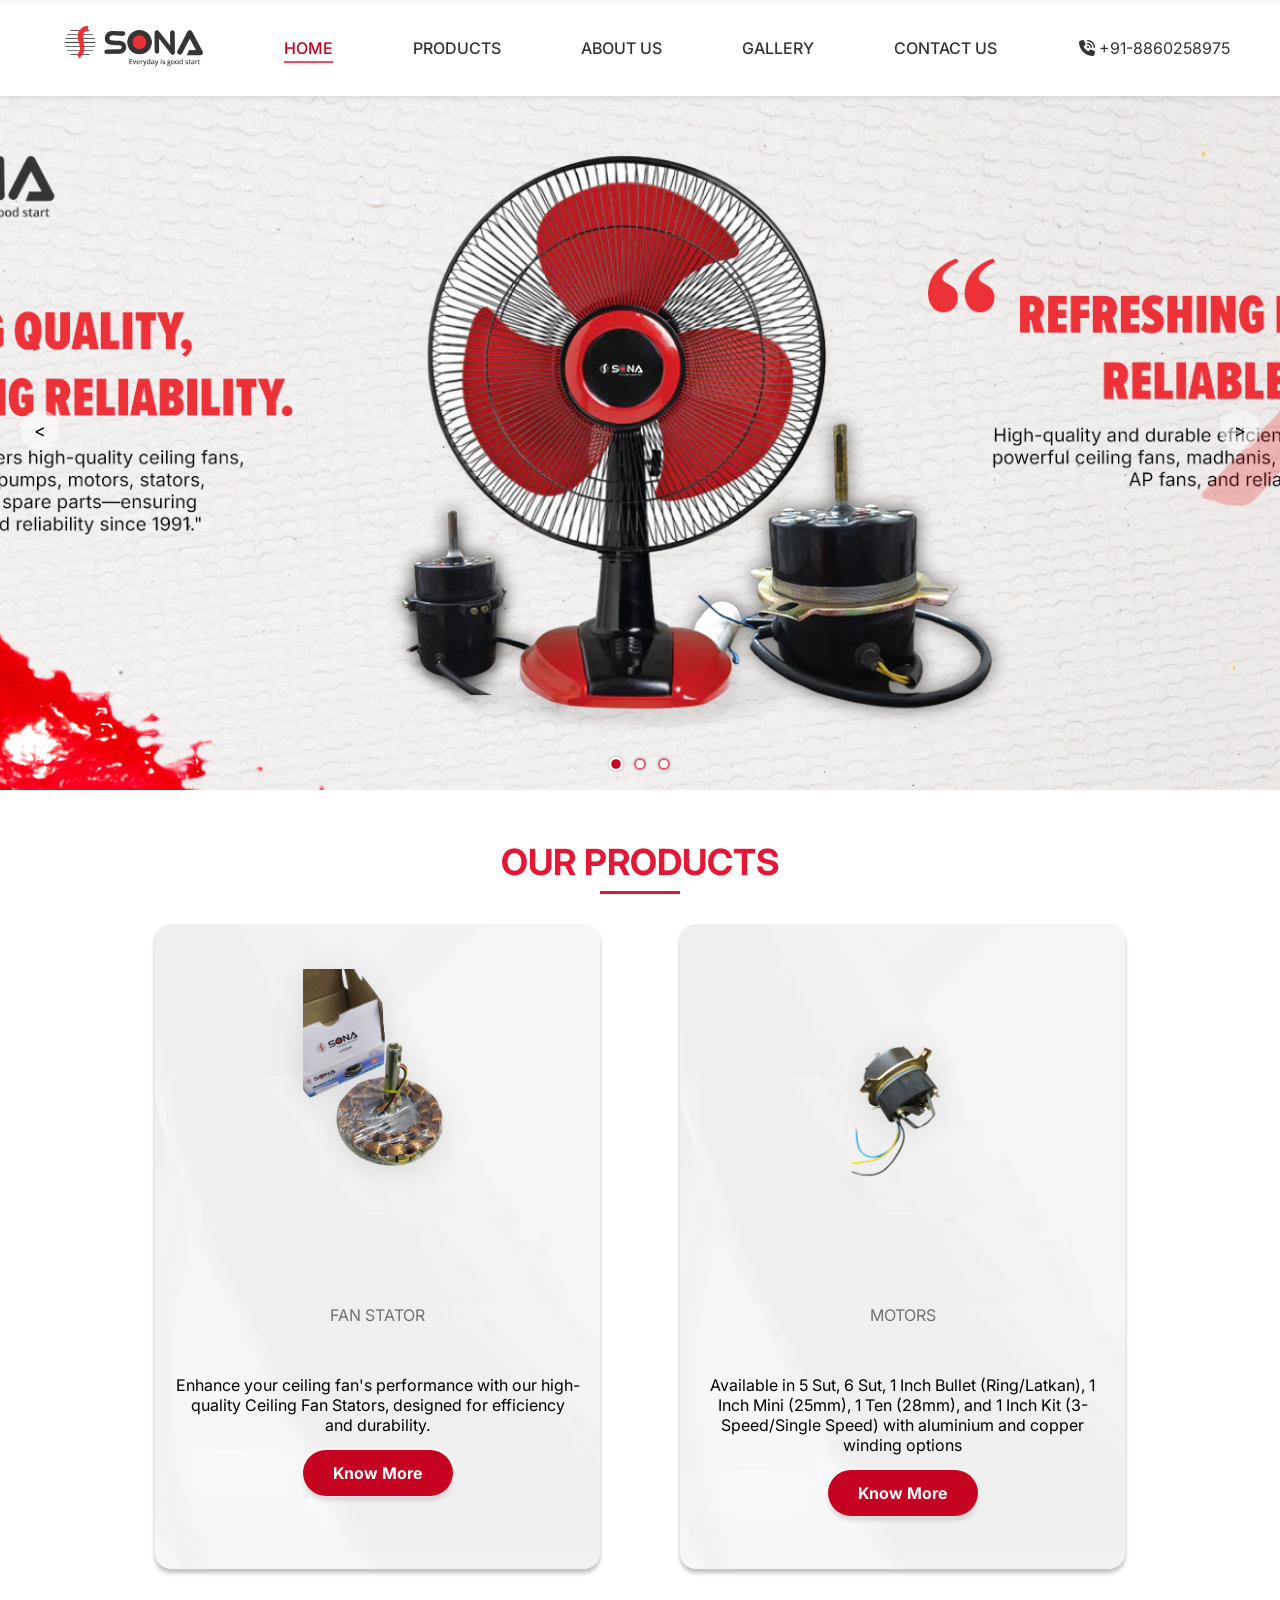
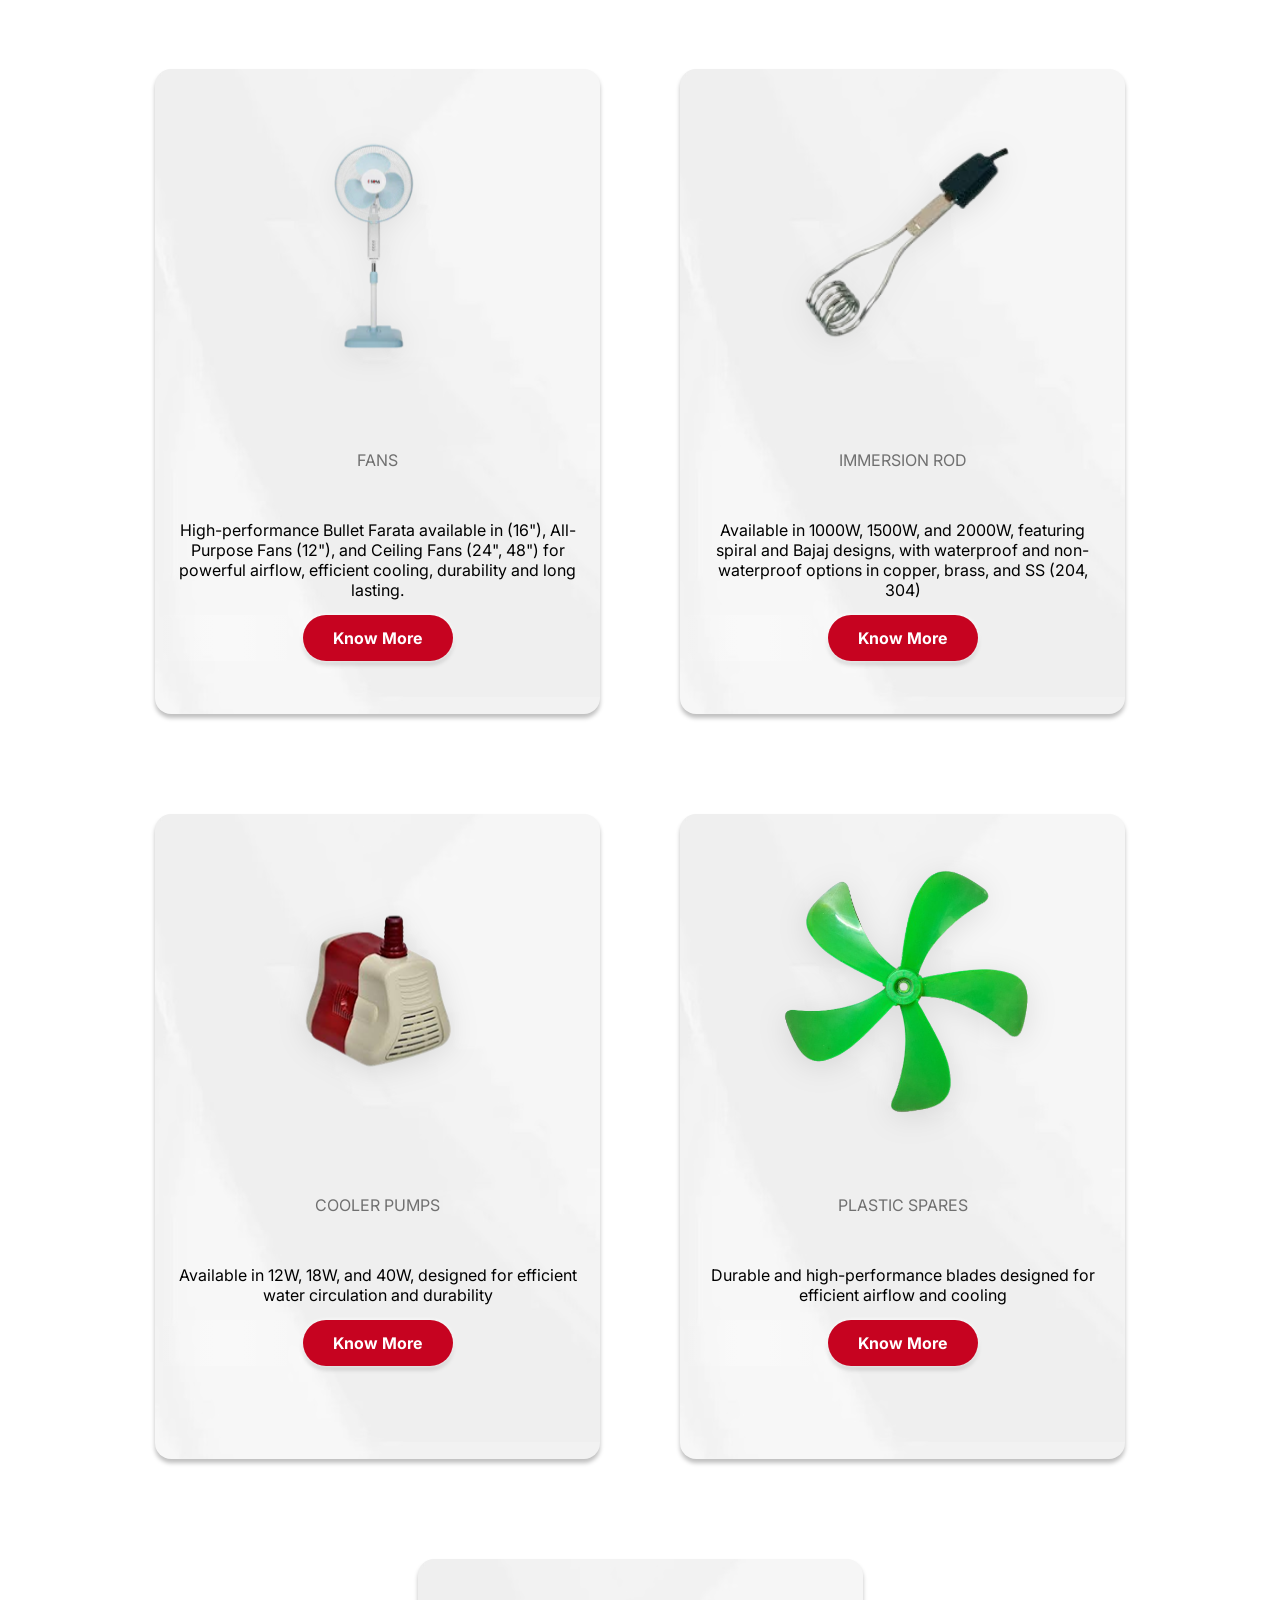
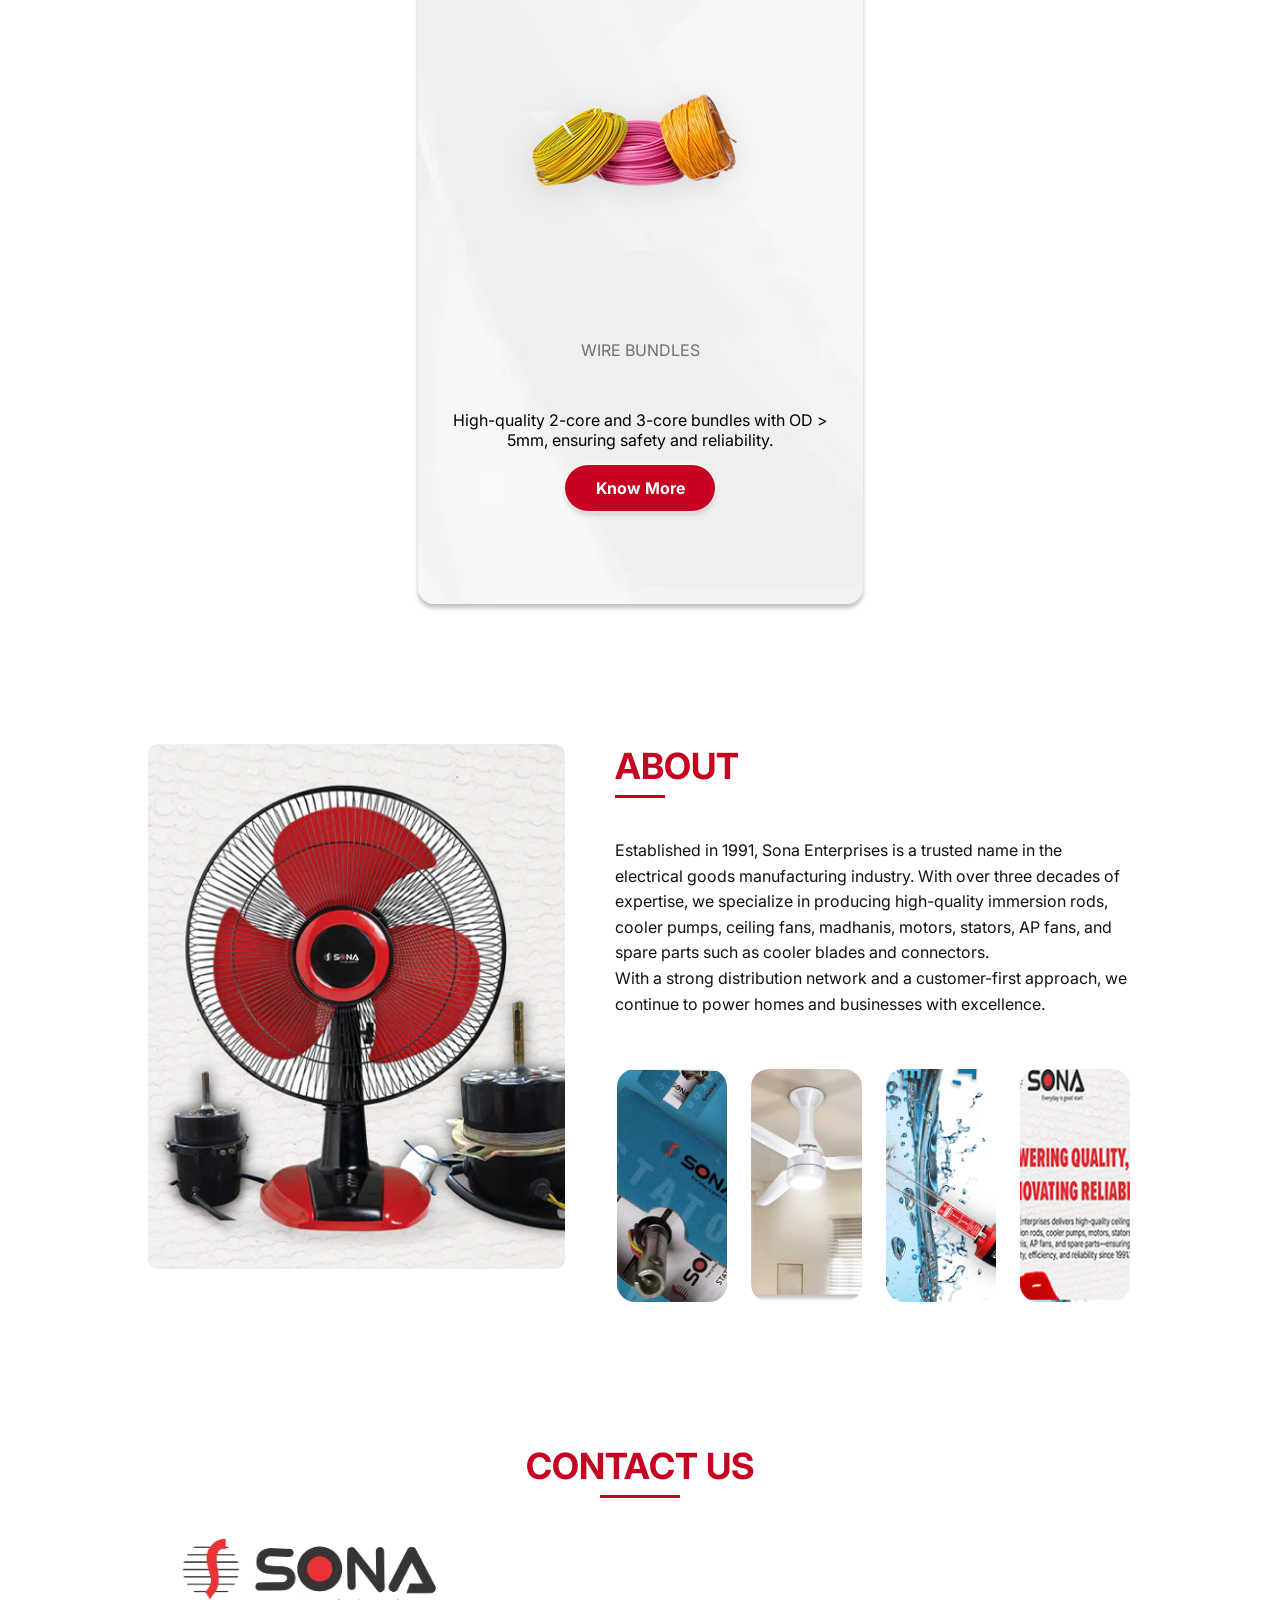
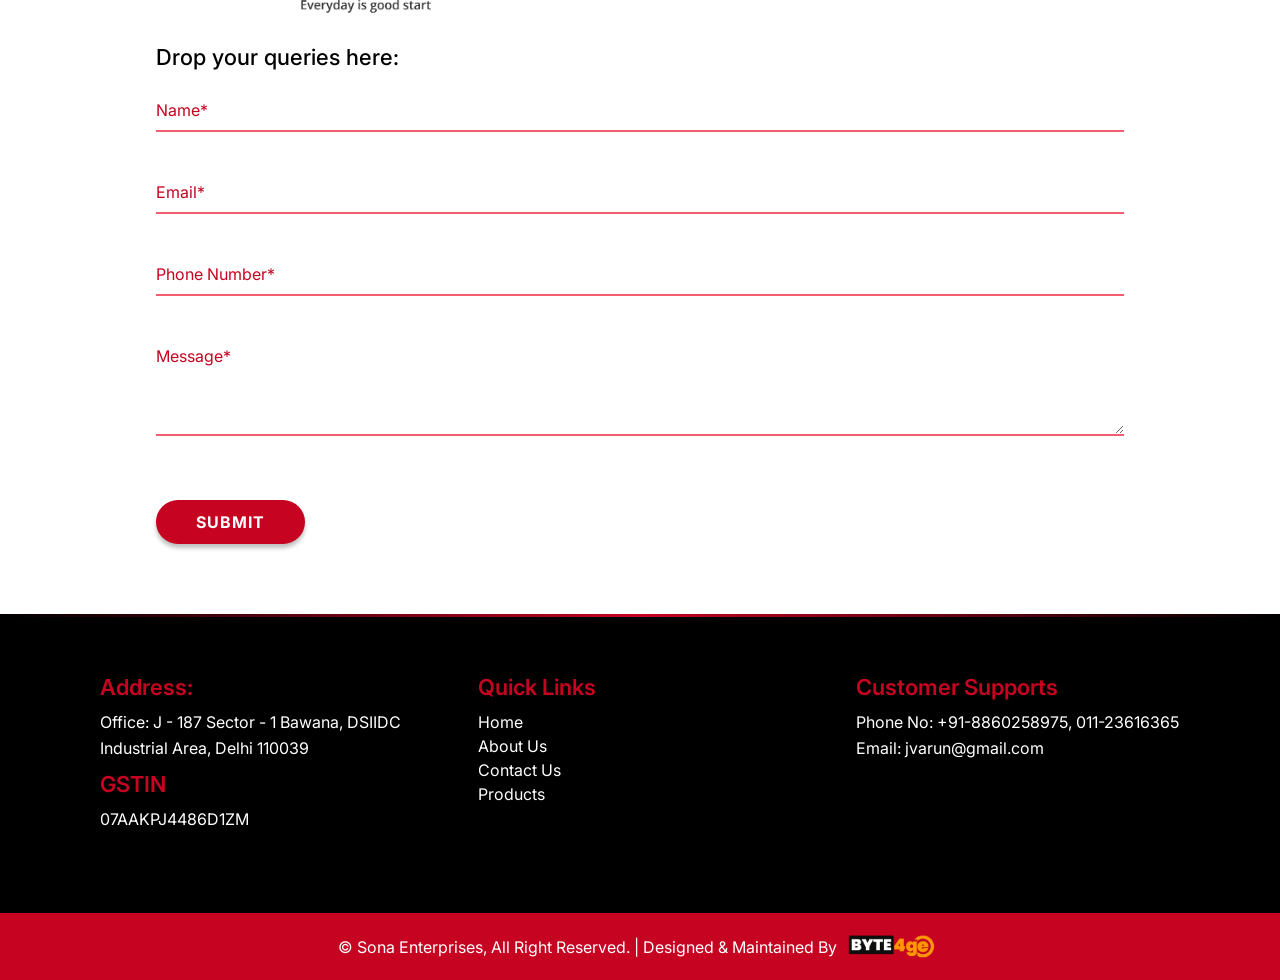
==== commit a5058f7f: "menu and fan images fixed" ====
--- a/index.html
+++ b/index.html
@@ -47,6 +47,7 @@
             <li><a href="/#home">HOME</a></li>
             <li><a href="/#products">PRODUCTS</a></li>
             <li><a href="/about.html">ABOUT US</a></li>
+            <li><a href="/gallery.html">GALLERY</a></li>
             <li><a href="/contact.html">CONTACT US</a></li>
           </ul>
         </nav>
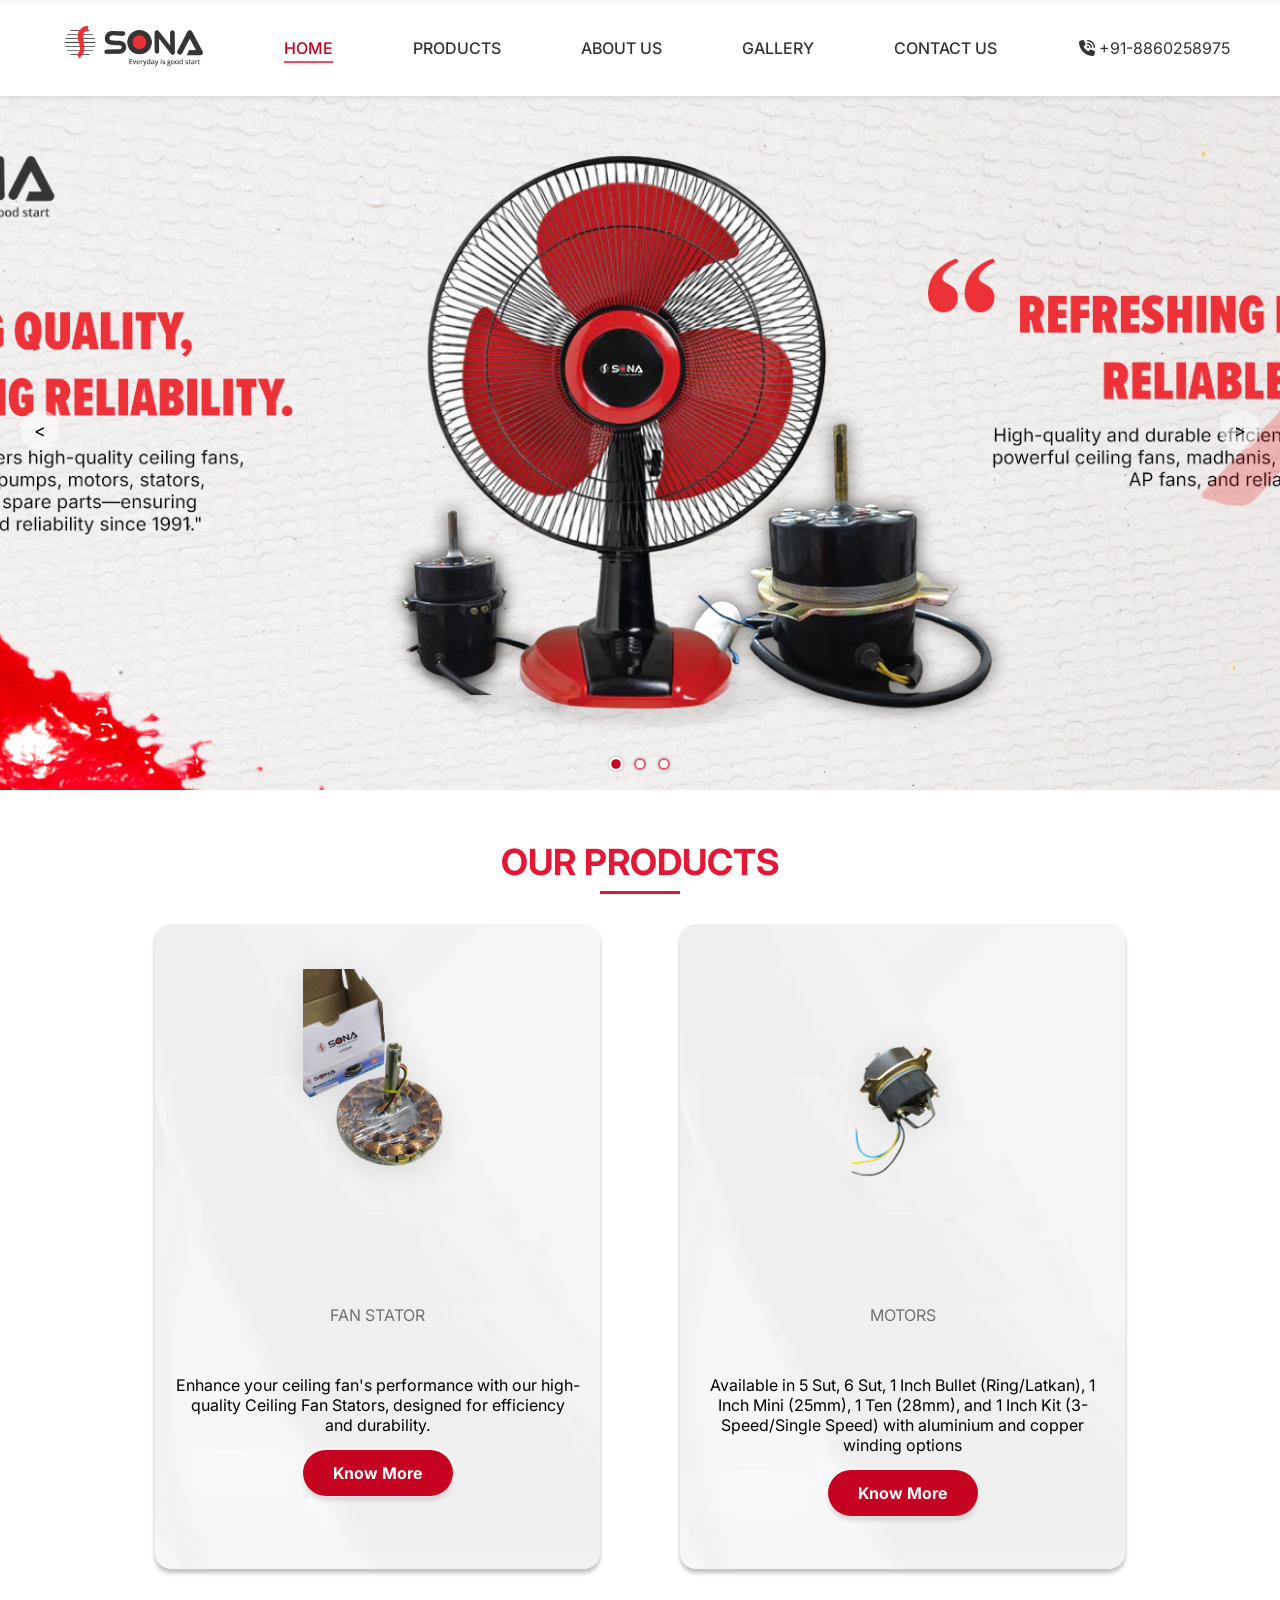
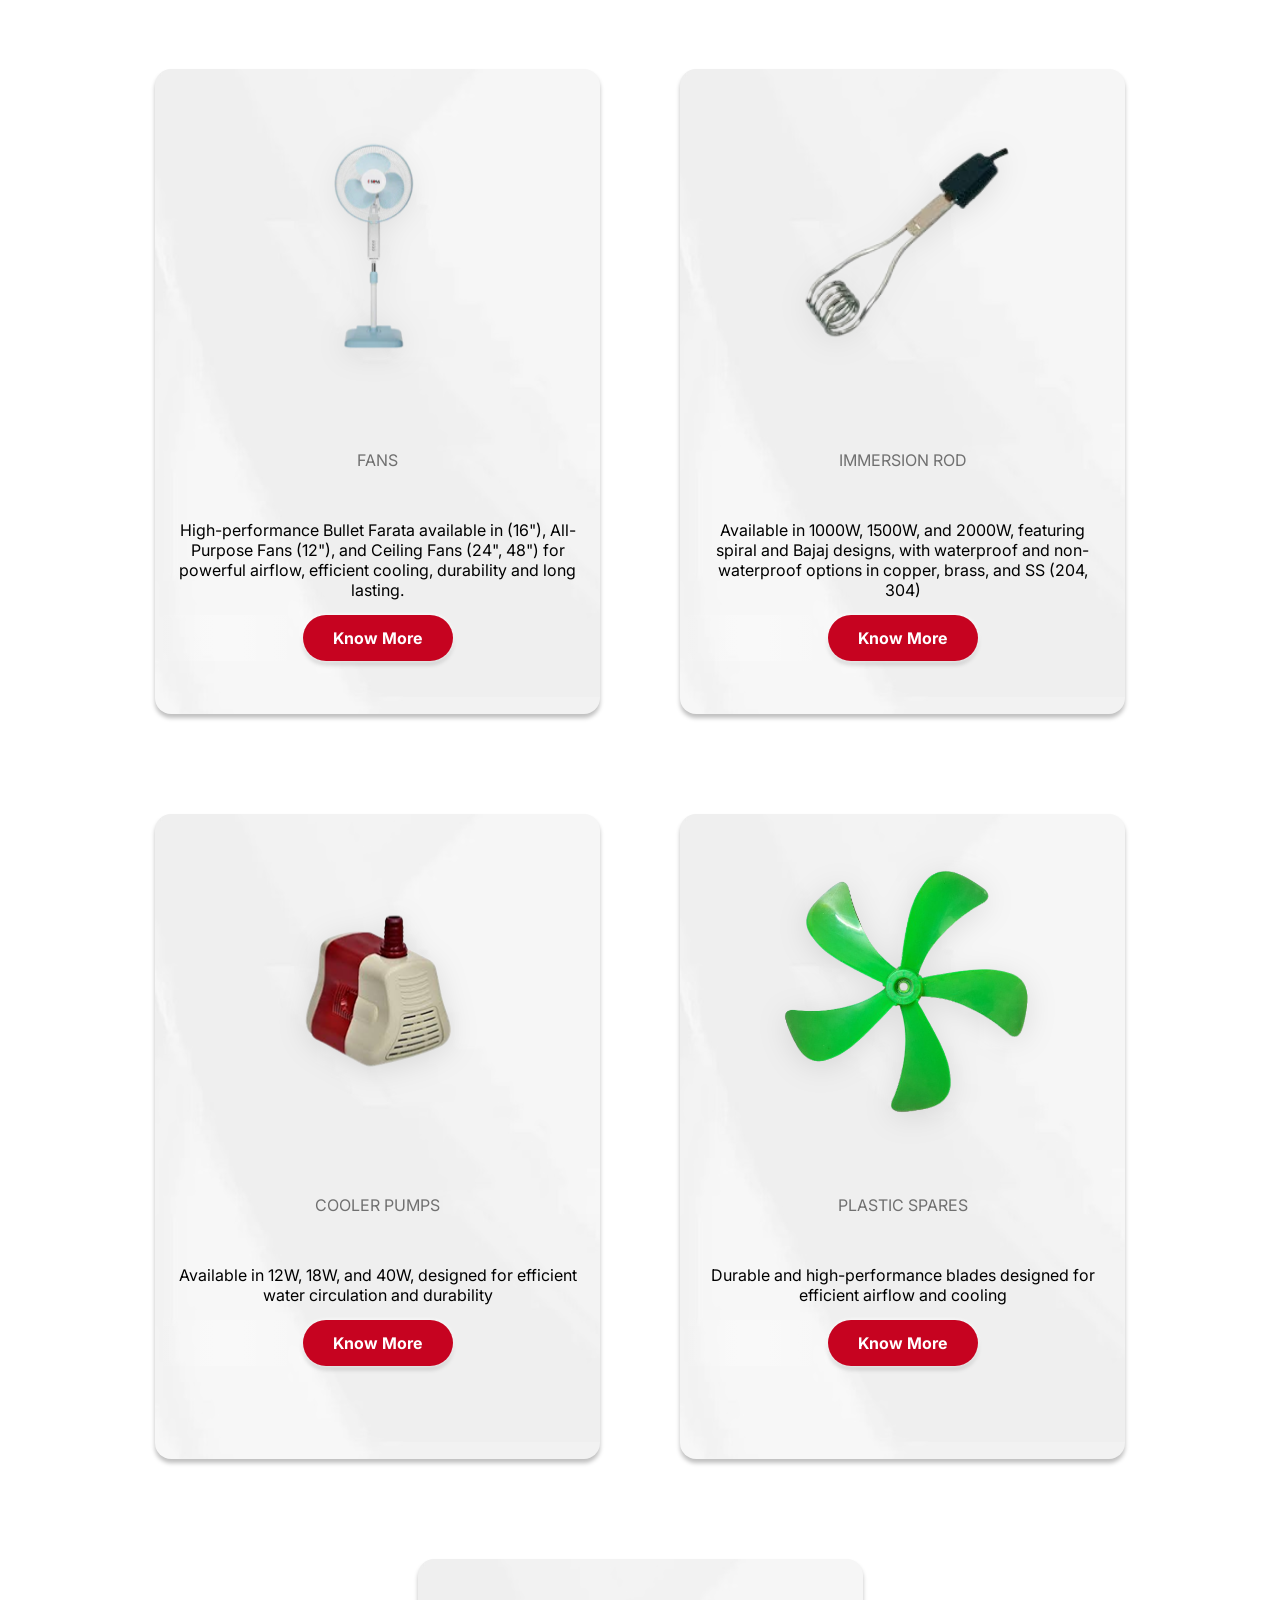
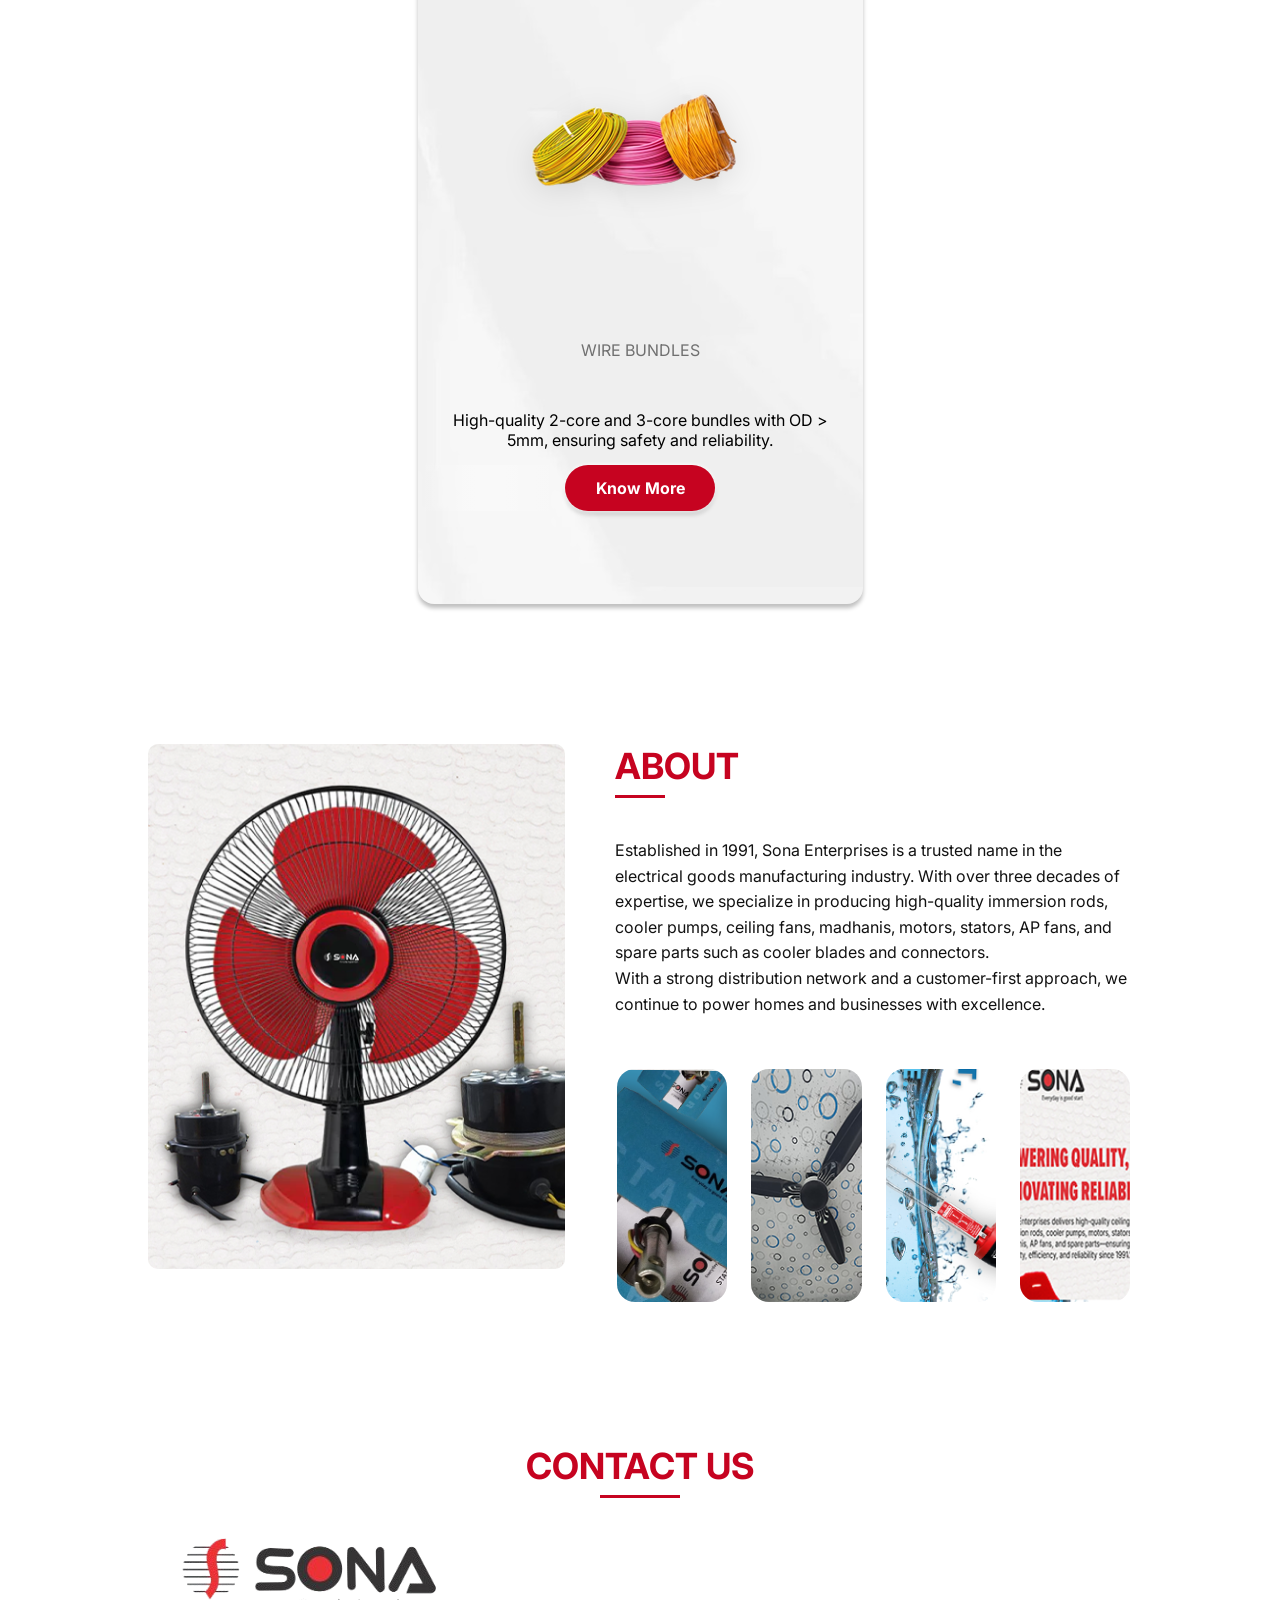
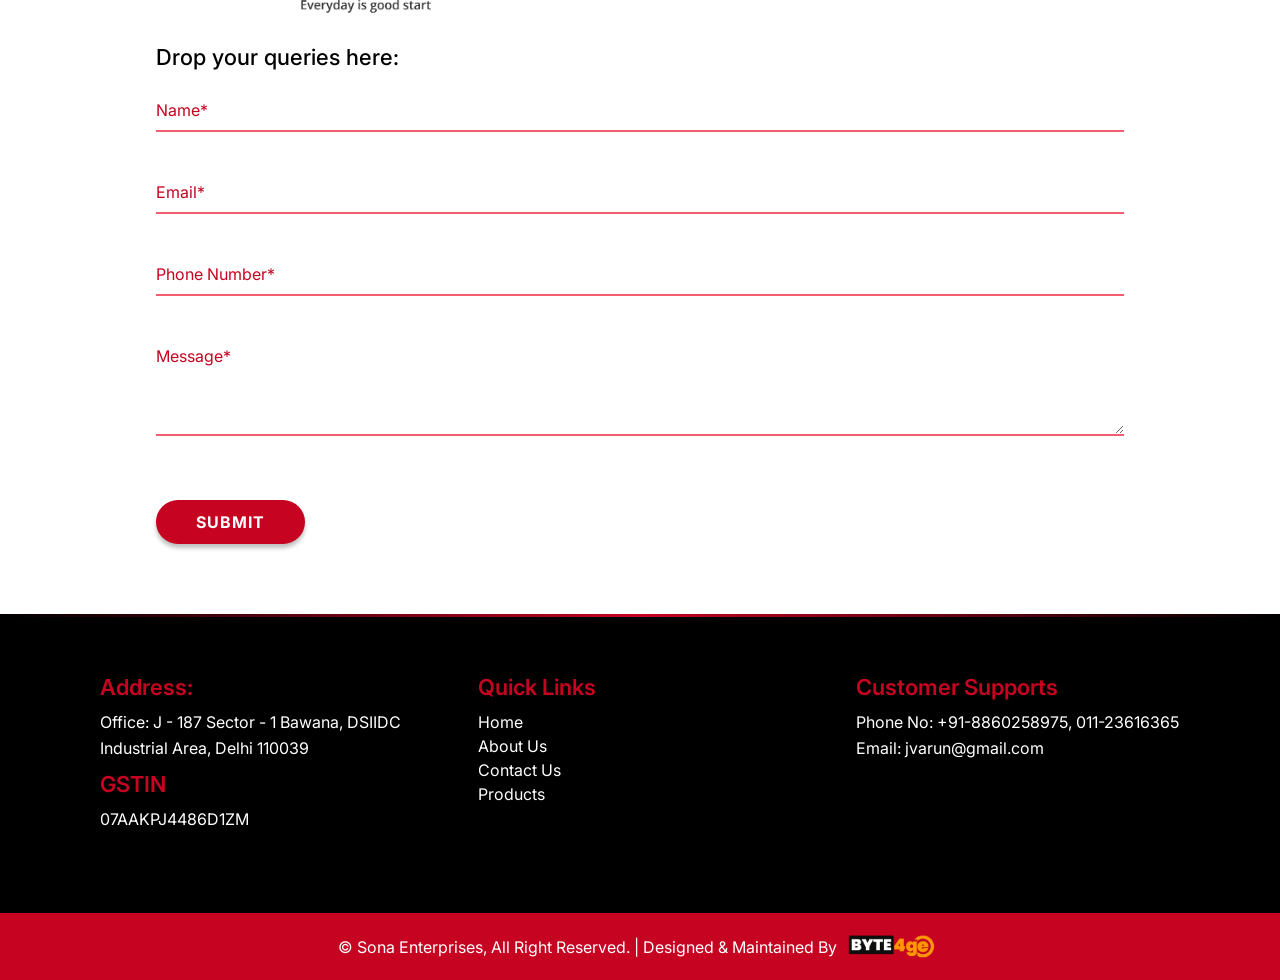
==== commit a4a26d02: "integrating mail function" ====
--- a/index.html
+++ b/index.html
@@ -270,7 +270,7 @@
           />
         </div>
         <h3 class="contact-heading" data-aos="fade-up">Drop your queries here:</h3>
-        <form id="query-form">
+        <form action="/_controller/ContactFormHandeler.php" method="post" id="query-form">
           <div class="form-group" data-aos="fade-up" data-aos-delay="100">
             <input type="text" id="name" name="name" required />
             <label for="name">Name*</label>
@@ -343,6 +343,7 @@
 
     
     <script src="https://unpkg.com/aos@2.3.1/dist/aos.js"></script>
+    <script src="https://code.jquery.com/jquery-3.6.0.min.js"></script>
     <script src="assets/js/script.js?v=23"></script>
   </body>
 </html>
